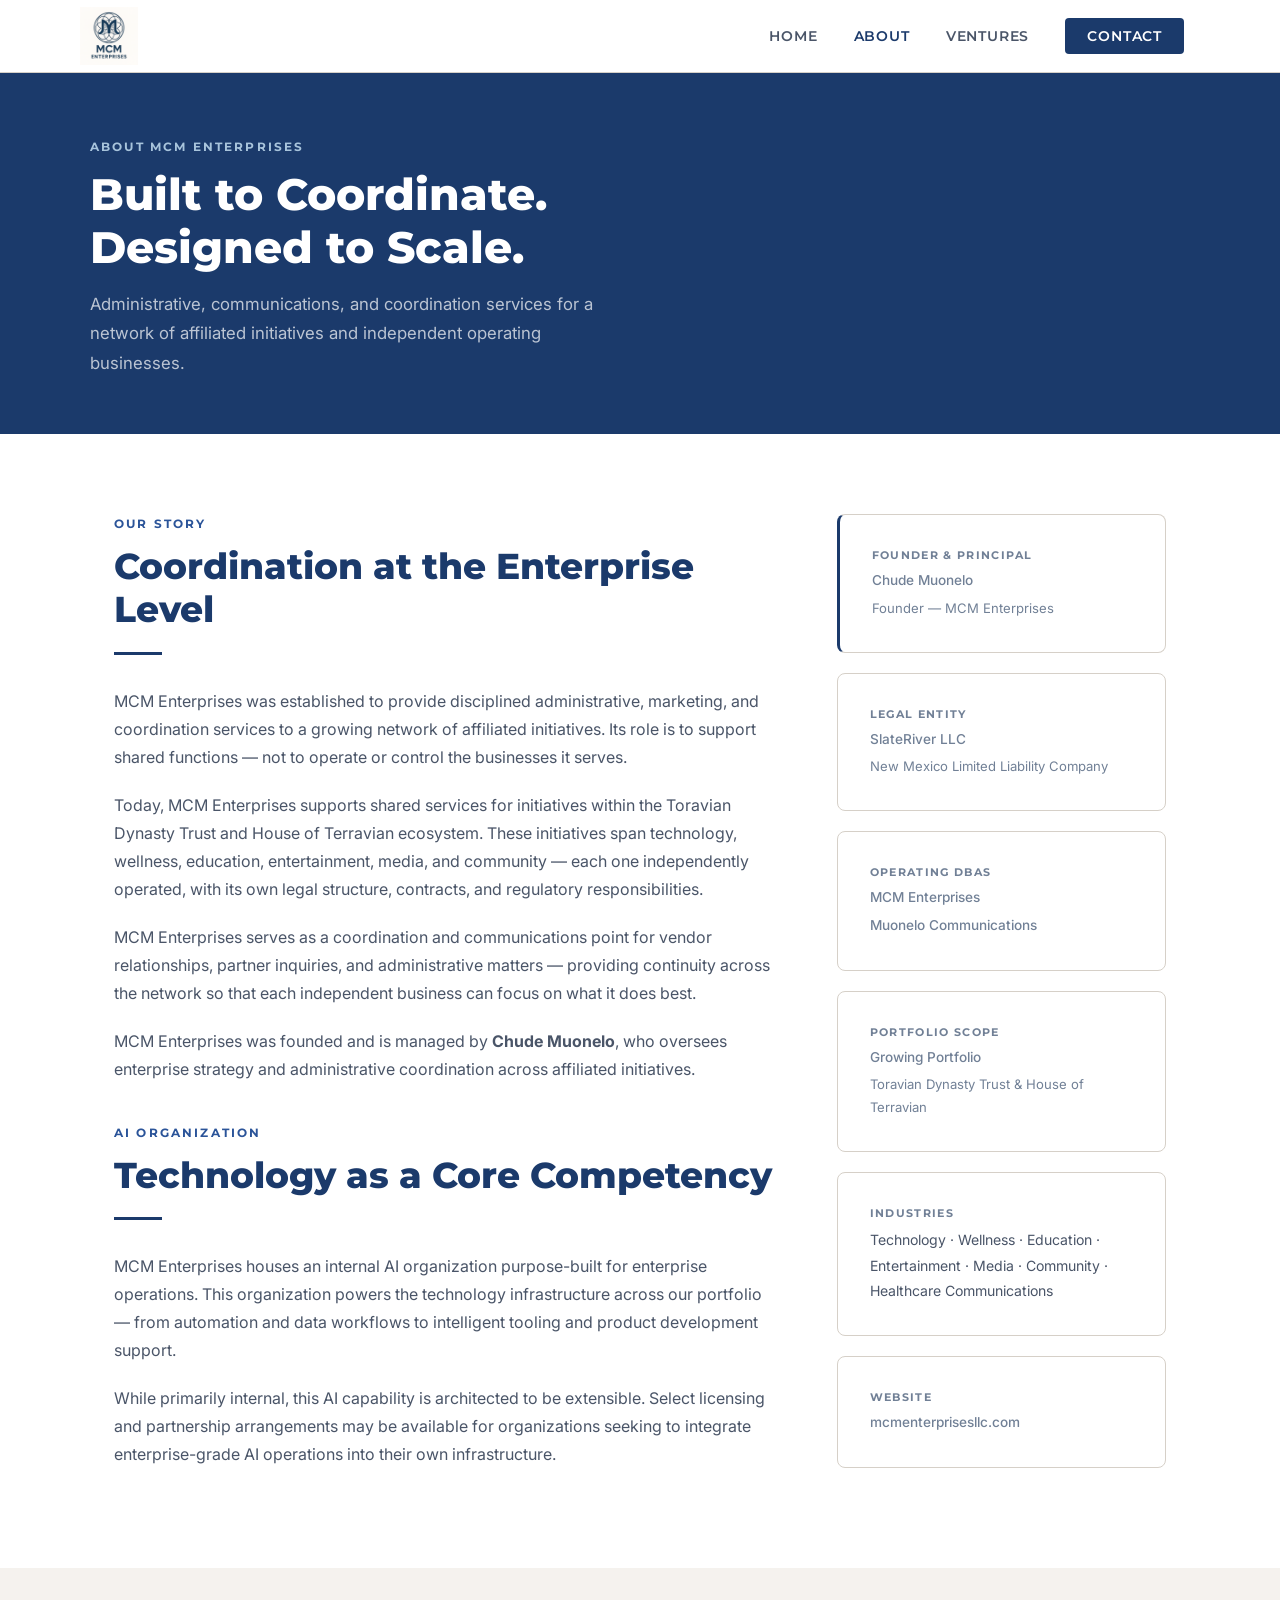
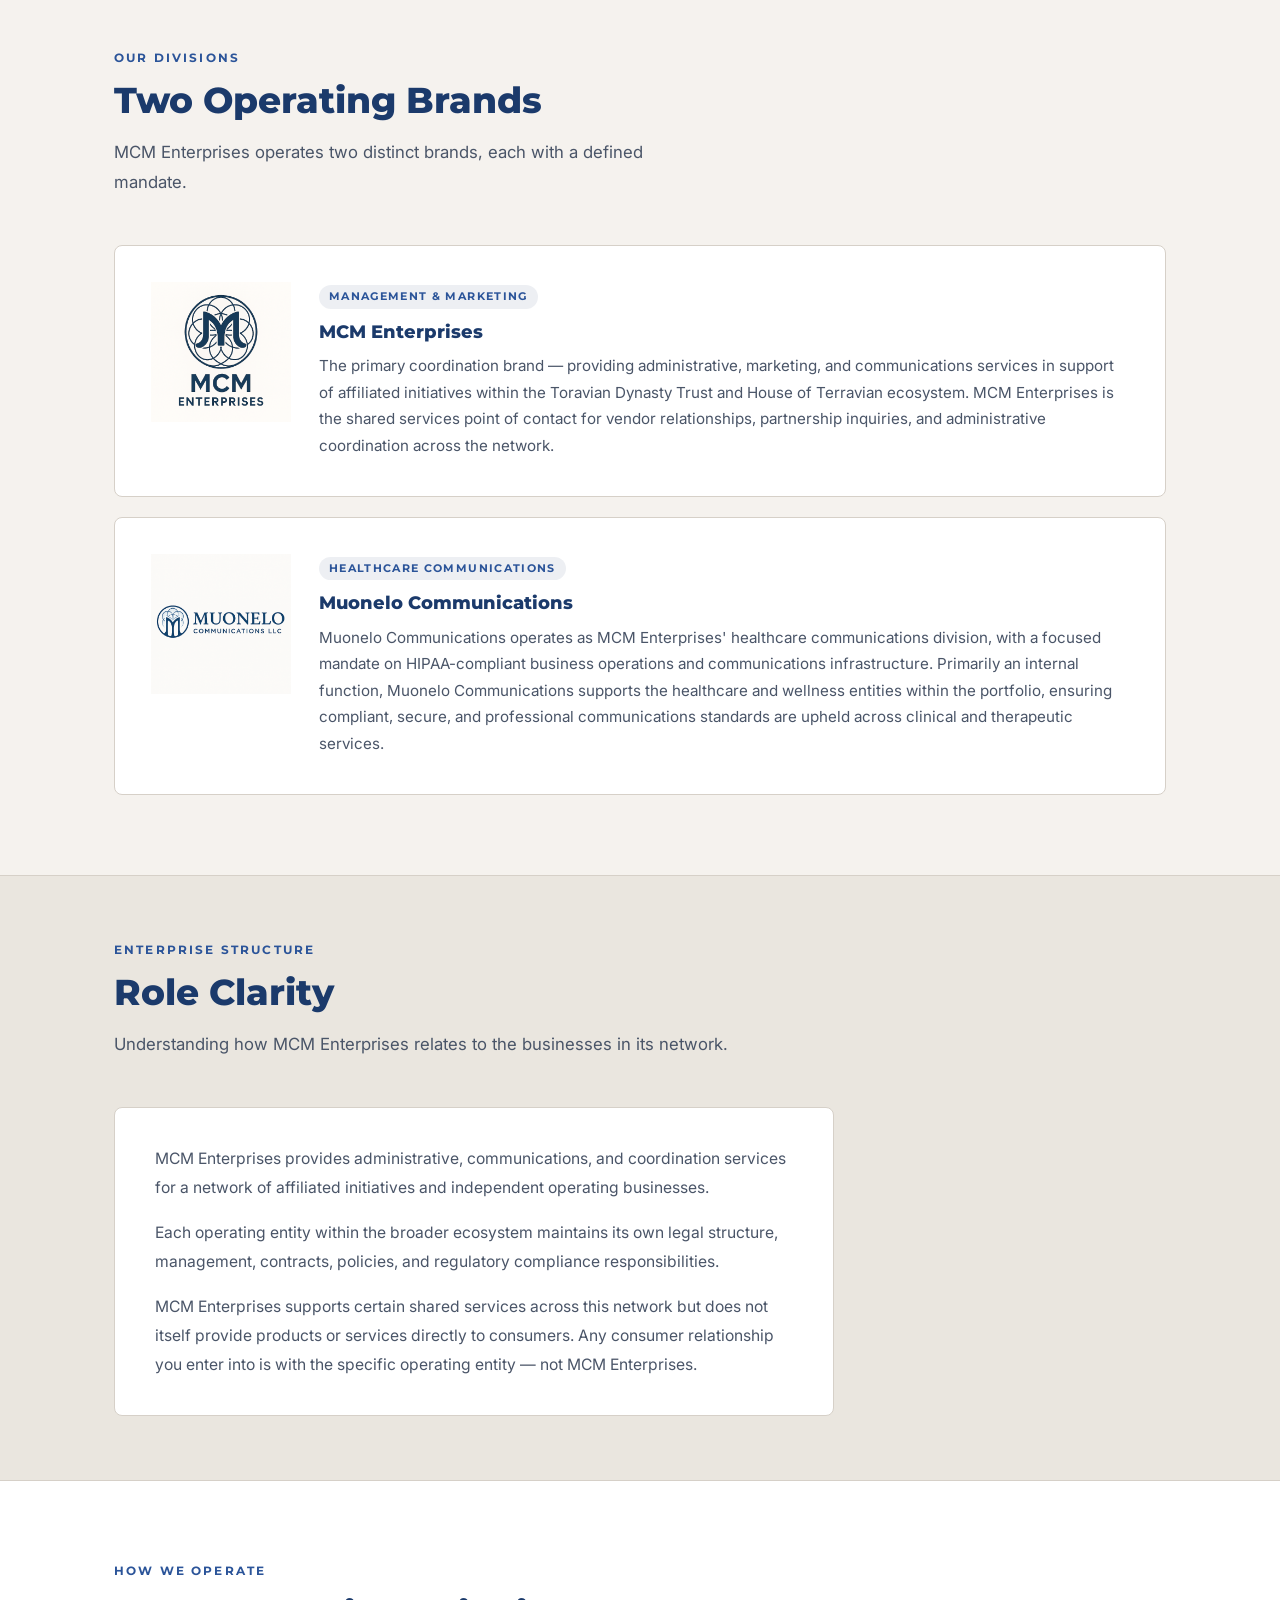
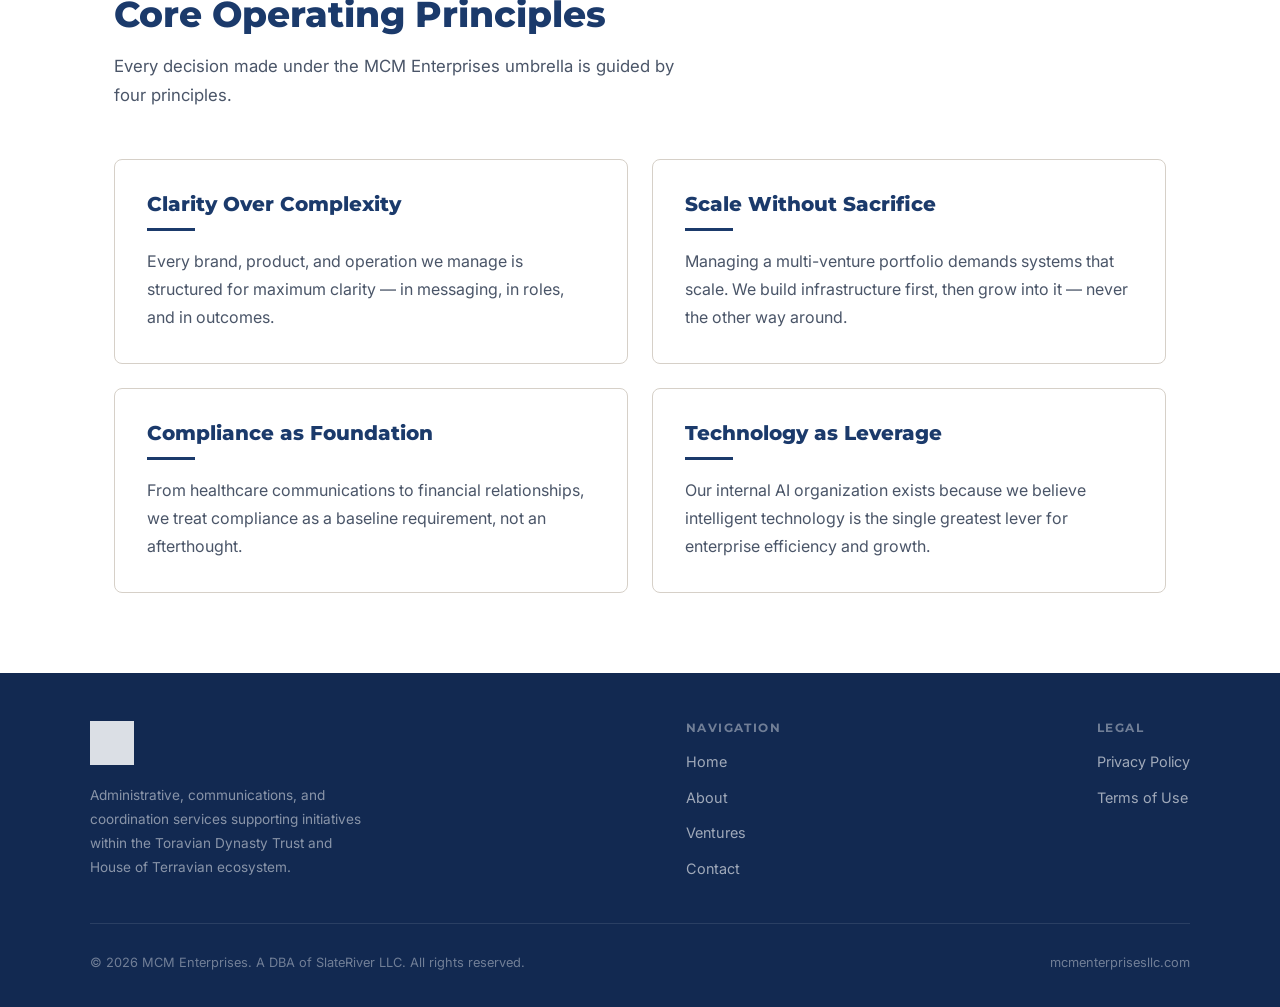
==== about.html @ 8c0f85c0 "Add responsible party disclosure: Chude Muonelo, Founder — body copy and sidebar card" ====
<!DOCTYPE html>
<html lang="en">
<head>
  <meta charset="UTF-8" />
  <meta name="viewport" content="width=device-width, initial-scale=1.0" />
  <title>About — MCM Enterprises</title>
  <meta name="description" content="MCM Enterprises provides administrative, communications, and coordination services for a network of affiliated initiatives within the Toravian Dynasty Trust and House of Terravian ecosystem." />
  <link rel="icon" type="image/png" href="assets/mcm-logo.png" />
  <link rel="stylesheet" href="style.css" />
  <style>
    .about-body { background: var(--white); }
    .about-inner {
      max-width: 1100px;
      margin: 0 auto;
      padding: 80px 24px;
      display: grid;
      grid-template-columns: 2fr 1fr;
      gap: 64px;
      align-items: start;
    }
    .about-content h2 { margin-bottom: 16px; }
    .about-content p { margin-bottom: 20px; }
    .about-sidebar .card { margin-bottom: 20px; }
    .about-sidebar .card h3 { font-size: 0.9rem; margin-bottom: 8px; color: var(--navy); }
    .about-sidebar .card p { font-size: 0.85rem; color: var(--text-light); }
    .detail-label {
      font-family: 'Montserrat', sans-serif;
      font-weight: 700;
      font-size: 0.7rem;
      letter-spacing: 0.12em;
      text-transform: uppercase;
      color: var(--text-light);
      margin-bottom: 4px;
      display: block;
    }
    .detail-value {
      font-size: 0.9rem;
      color: var(--text-dark);
      font-weight: 500;
    }

    .divisions { background: var(--cream); }
    .division-card {
      background: var(--white);
      border: 1px solid var(--border);
      border-radius: 8px;
      padding: 36px;
      display: grid;
      grid-template-columns: auto 1fr;
      gap: 28px;
      align-items: start;
    }
    .division-card + .division-card { margin-top: 20px; }
    .division-logo img {
      width: 140px;
      height: auto;
    }
    .division-body h3 { font-size: 1.15rem; margin-bottom: 10px; }
    .division-body p { font-size: 0.95rem; margin-bottom: 0; }
    .division-badge {
      font-family: 'Montserrat', sans-serif;
      font-weight: 700;
      font-size: 0.7rem;
      letter-spacing: 0.12em;
      text-transform: uppercase;
      color: var(--navy-light);
      background: rgba(27,58,107,0.08);
      padding: 3px 10px;
      border-radius: 100px;
      display: inline-block;
      margin-bottom: 12px;
    }

    .values { background: var(--white); }

    @media (max-width: 768px) {
      .about-inner { grid-template-columns: 1fr; gap: 40px; }
      .division-card { grid-template-columns: 1fr; }
      .division-logo img { width: 100px; }
    }
  </style>
</head>
<body>

  <!-- ── Navigation ── -->
  <nav>
    <div class="nav-inner">
      <a href="index.html" class="nav-logo">
        <img src="assets/mcm-logo.png" alt="MCM Enterprises" />
      </a>
      <ul class="nav-links" id="nav-links">
        <li><a href="index.html">Home</a></li>
        <li><a href="about.html">About</a></li>
        <li><a href="ventures.html">Ventures</a></li>
        <li><a href="contact.html" class="nav-cta">Contact</a></li>
      </ul>
      <button class="nav-hamburger" id="hamburger" aria-label="Open menu" aria-expanded="false">
        <span></span><span></span><span></span>
      </button>
    </div>
  </nav>

  <!-- ── Page Hero ── -->
  <div class="page-hero">
    <div class="page-hero-inner">
      <span>About MCM Enterprises</span>
      <h1>Built to Coordinate. Designed to Scale.</h1>
      <p>Administrative, communications, and coordination services for a network of affiliated initiatives and independent operating businesses.</p>
    </div>
  </div>

  <!-- ── About Body ── -->
  <div class="about-body">
    <div class="about-inner">

      <div class="about-content">
        <span class="section-label">Our Story</span>
        <h2>Coordination at the Enterprise Level</h2>
        <div class="divider"></div>

        <p>MCM Enterprises was established to provide disciplined administrative, marketing, and coordination services to a growing network of affiliated initiatives. Its role is to support shared functions — not to operate or control the businesses it serves.</p>

        <p>Today, MCM Enterprises supports shared services for initiatives within the Toravian Dynasty Trust and House of Terravian ecosystem. These initiatives span technology, wellness, education, entertainment, media, and community — each one independently operated, with its own legal structure, contracts, and regulatory responsibilities.</p>

        <p>MCM Enterprises serves as a coordination and communications point for vendor relationships, partner inquiries, and administrative matters — providing continuity across the network so that each independent business can focus on what it does best.</p>

        <p>MCM Enterprises was founded and is managed by <strong>Chude Muonelo</strong>, who oversees enterprise strategy and administrative coordination across affiliated initiatives.</p>

        <span class="section-label" style="margin-top: 40px;">AI Organization</span>
        <h2>Technology as a Core Competency</h2>
        <div class="divider"></div>

        <p>MCM Enterprises houses an internal AI organization purpose-built for enterprise operations. This organization powers the technology infrastructure across our portfolio — from automation and data workflows to intelligent tooling and product development support.</p>

        <p>While primarily internal, this AI capability is architected to be extensible. Select licensing and partnership arrangements may be available for organizations seeking to integrate enterprise-grade AI operations into their own infrastructure.</p>
      </div>

      <div class="about-sidebar">
        <div class="card" style="border-left: 3px solid var(--navy);">
          <span class="detail-label">Founder &amp; Principal</span>
          <p class="detail-value">Chude Muonelo</p>
          <p style="font-size:0.82rem; color: var(--text-light); margin-top: 4px;">Founder — MCM Enterprises</p>
        </div>
        <div class="card">
          <span class="detail-label">Legal Entity</span>
          <p class="detail-value">SlateRiver LLC</p>
          <p style="font-size:0.82rem; color: var(--text-light); margin-top: 4px;">New Mexico Limited Liability Company</p>
        </div>
        <div class="card">
          <span class="detail-label">Operating DBAs</span>
          <p class="detail-value">MCM Enterprises</p>
          <p class="detail-value" style="margin-top: 4px;">Muonelo Communications</p>
        </div>
        <div class="card">
          <span class="detail-label">Portfolio Scope</span>
          <p class="detail-value">Growing Portfolio</p>
          <p style="font-size:0.82rem; color: var(--text-light); margin-top: 4px;">Toravian Dynasty Trust &amp; House of Terravian</p>
        </div>
        <div class="card">
          <span class="detail-label">Industries</span>
          <p style="font-size:0.88rem; color: var(--text-mid); margin-top: 4px; line-height: 1.8;">Technology · Wellness · Education · Entertainment · Media · Community · Healthcare Communications</p>
        </div>
        <div class="card">
          <span class="detail-label">Website</span>
          <p class="detail-value">mcmenterprisesllc.com</p>
        </div>
      </div>

    </div>
  </div>

  <!-- ── Divisions ── -->
  <section class="divisions">
    <div class="container">
      <span class="section-label">Our Divisions</span>
      <h2 class="section-title">Two Operating Brands</h2>
      <p class="section-sub">MCM Enterprises operates two distinct brands, each with a defined mandate.</p>

      <div class="division-card">
        <div class="division-logo">
          <img src="assets/mcm-logo.png" alt="MCM Enterprises" />
        </div>
        <div class="division-body">
          <span class="division-badge">Management & Marketing</span>
          <h3>MCM Enterprises</h3>
          <p>The primary coordination brand — providing administrative, marketing, and communications services in support of affiliated initiatives within the Toravian Dynasty Trust and House of Terravian ecosystem. MCM Enterprises is the shared services point of contact for vendor relationships, partnership inquiries, and administrative coordination across the network.</p>
        </div>
      </div>

      <div class="division-card">
        <div class="division-logo">
          <img src="assets/muonelo-logo.png" alt="Muonelo Communications" />
        </div>
        <div class="division-body">
          <span class="division-badge">Healthcare Communications</span>
          <h3>Muonelo Communications</h3>
          <p>Muonelo Communications operates as MCM Enterprises' healthcare communications division, with a focused mandate on HIPAA-compliant business operations and communications infrastructure. Primarily an internal function, Muonelo Communications supports the healthcare and wellness entities within the portfolio, ensuring compliant, secure, and professional communications standards are upheld across clinical and therapeutic services.</p>
        </div>
      </div>

    </div>
  </section>

  <!-- ── Enterprise Structure ── -->
  <section style="background: var(--cream-dark); border-top: 1px solid var(--border); border-bottom: 1px solid var(--border); padding: 64px 0;">
    <div class="container">
      <span class="section-label">Enterprise Structure</span>
      <h2 class="section-title">Role Clarity</h2>
      <p class="section-sub" style="max-width: 680px;">Understanding how MCM Enterprises relates to the businesses in its network.</p>
      <div style="background: var(--white); border: 1px solid var(--border); border-radius: 8px; padding: 36px 40px; max-width: 720px;">
        <p style="font-size: 0.98rem; color: var(--text-mid); margin-bottom: 16px; line-height: 1.85;">MCM Enterprises provides administrative, communications, and coordination services for a network of affiliated initiatives and independent operating businesses.</p>
        <p style="font-size: 0.98rem; color: var(--text-mid); margin-bottom: 16px; line-height: 1.85;">Each operating entity within the broader ecosystem maintains its own legal structure, management, contracts, policies, and regulatory compliance responsibilities.</p>
        <p style="font-size: 0.98rem; color: var(--text-mid); margin-bottom: 0; line-height: 1.85;">MCM Enterprises supports certain shared services across this network but does not itself provide products or services directly to consumers. Any consumer relationship you enter into is with the specific operating entity — not MCM Enterprises.</p>
      </div>
    </div>
  </section>

  <!-- ── Values ── -->
  <section class="values">
    <div class="container">
      <span class="section-label">How We Operate</span>
      <h2 class="section-title">Core Operating Principles</h2>
      <p class="section-sub">Every decision made under the MCM Enterprises umbrella is guided by four principles.</p>
      <div class="grid-3" style="grid-template-columns: repeat(2, 1fr);">

        <div class="card">
          <h3>Clarity Over Complexity</h3>
          <div class="divider" style="margin: 12px 0 16px;"></div>
          <p>Every brand, product, and operation we manage is structured for maximum clarity — in messaging, in roles, and in outcomes.</p>
        </div>

        <div class="card">
          <h3>Scale Without Sacrifice</h3>
          <div class="divider" style="margin: 12px 0 16px;"></div>
          <p>Managing a multi-venture portfolio demands systems that scale. We build infrastructure first, then grow into it — never the other way around.</p>
        </div>

        <div class="card">
          <h3>Compliance as Foundation</h3>
          <div class="divider" style="margin: 12px 0 16px;"></div>
          <p>From healthcare communications to financial relationships, we treat compliance as a baseline requirement, not an afterthought.</p>
        </div>

        <div class="card">
          <h3>Technology as Leverage</h3>
          <div class="divider" style="margin: 12px 0 16px;"></div>
          <p>Our internal AI organization exists because we believe intelligent technology is the single greatest lever for enterprise efficiency and growth.</p>
        </div>

      </div>
    </div>
  </section>

  <!-- ── Footer ── -->
  <footer>
    <div class="footer-inner">
      <div class="footer-top">
        <div class="footer-brand">
          <img src="assets/mcm-logo.png" alt="MCM Enterprises" />
          <p>Administrative, communications, and coordination services supporting initiatives within the Toravian Dynasty Trust and House of Terravian ecosystem.</p>
        </div>
        <div class="footer-nav">
          <h4>Navigation</h4>
          <ul>
            <li><a href="index.html">Home</a></li>
            <li><a href="about.html">About</a></li>
            <li><a href="ventures.html">Ventures</a></li>
            <li><a href="contact.html">Contact</a></li>
          </ul>
        </div>
        <div class="footer-nav">
          <h4>Legal</h4>
          <ul>
            <li><a href="privacy.html">Privacy Policy</a></li>
            <li><a href="terms.html">Terms of Use</a></li>
          </ul>
        </div>
      </div>
      <div class="footer-bottom">
        <p>&copy; 2026 MCM Enterprises. A DBA of SlateRiver LLC. All rights reserved.</p>
        <p>mcmenterprisesllc.com</p>
      </div>
    </div>
  </footer>

  <script src="script.js"></script>
</body>
</html>
---- style.css ----
/* ============================================
   MCM Enterprises — Global Styles
   ============================================ */

@import url('https://fonts.googleapis.com/css2?family=Montserrat:wght@400;600;700;800;900&family=Inter:wght@300;400;500;600&display=swap');

:root {
  --navy:       #1B3A6B;
  --navy-dark:  #122951;
  --navy-light: #2B5499;
  --cream:      #F5F2EE;
  --cream-dark: #EAE6DF;
  --blue-accent:#A8C4DC;
  --white:      #FFFFFF;
  --text-dark:  #1A1A2E;
  --text-mid:   #4A5568;
  --text-light: #718096;
  --border:     #D6D0C8;
}

*, *::before, *::after { box-sizing: border-box; margin: 0; padding: 0; }

html { scroll-behavior: smooth; }

body {
  font-family: 'Inter', sans-serif;
  background: var(--cream);
  color: var(--text-dark);
  line-height: 1.6;
  font-size: 16px;
}

/* ── Typography ── */
h1, h2, h3, h4 {
  font-family: 'Montserrat', sans-serif;
  font-weight: 800;
  color: var(--navy);
  line-height: 1.2;
}

h1 { font-size: clamp(2rem, 5vw, 3.5rem); }
h2 { font-size: clamp(1.5rem, 3.5vw, 2.25rem); }
h3 { font-size: 1.25rem; }

p { color: var(--text-mid); line-height: 1.75; }

a { text-decoration: none; color: inherit; }

/* ── Layout ── */
.container {
  max-width: 1100px;
  margin: 0 auto;
  padding: 0 24px;
}

section { padding: 80px 0; }

.section-label {
  font-family: 'Montserrat', sans-serif;
  font-weight: 700;
  font-size: 0.75rem;
  letter-spacing: 0.18em;
  text-transform: uppercase;
  color: var(--navy-light);
  margin-bottom: 12px;
  display: block;
}

.section-title { margin-bottom: 16px; }

.section-sub {
  font-size: 1.05rem;
  color: var(--text-mid);
  max-width: 560px;
  margin-bottom: 48px;
}

/* ── Nav ── */
nav {
  position: sticky;
  top: 0;
  z-index: 100;
  background: var(--white);
  border-bottom: 1px solid var(--border);
  padding: 0 12px 0 0;
}

.nav-inner {
  max-width: 1100px;
  margin: 0 auto;
  display: flex;
  align-items: center;
  justify-content: space-between;
  height: 72px;
}

.nav-logo {
  padding-left: 0;
  margin-left: -4px;
}

.nav-logo img {
  height: 58px;
  width: auto;
  display: block;
}

.nav-links {
  display: flex;
  align-items: center;
  gap: 36px;
  list-style: none;
}

.nav-links a {
  font-family: 'Montserrat', sans-serif;
  font-weight: 600;
  font-size: 0.85rem;
  letter-spacing: 0.06em;
  text-transform: uppercase;
  color: var(--text-mid);
  transition: color 0.2s;
}

.nav-links a:hover,
.nav-links a.active { color: var(--navy); }

.nav-cta {
  background: var(--navy);
  color: var(--white) !important;
  padding: 10px 22px;
  border-radius: 4px;
  transition: background 0.2s !important;
}

.nav-cta:hover { background: var(--navy-dark) !important; }

.nav-hamburger {
  display: none;
  flex-direction: column;
  gap: 5px;
  cursor: pointer;
  background: none;
  border: none;
  padding: 4px;
}

.nav-hamburger span {
  display: block;
  width: 24px;
  height: 2px;
  background: var(--navy);
  border-radius: 2px;
  transition: all 0.3s;
}

/* ── Buttons ── */
.btn {
  display: inline-block;
  font-family: 'Montserrat', sans-serif;
  font-weight: 700;
  font-size: 0.85rem;
  letter-spacing: 0.06em;
  text-transform: uppercase;
  padding: 14px 32px;
  border-radius: 4px;
  transition: all 0.2s;
  cursor: pointer;
  border: none;
}

.btn-primary {
  background: var(--navy);
  color: var(--white);
}

.btn-primary:hover { background: var(--navy-dark); }

.btn-outline {
  background: transparent;
  color: var(--navy);
  border: 2px solid var(--navy);
}

.btn-outline:hover {
  background: var(--navy);
  color: var(--white);
}

/* ── Hero ── */
.hero {
  background: var(--navy);
  color: var(--white);
  padding: 100px 24px 80px;
  position: relative;
  overflow: hidden;
}

.hero::before {
  content: '';
  position: absolute;
  top: -80px;
  right: -80px;
  width: 500px;
  height: 500px;
  border: 1px solid rgba(255,255,255,0.06);
  border-radius: 50%;
}

.hero::after {
  content: '';
  position: absolute;
  top: 40px;
  right: 40px;
  width: 300px;
  height: 300px;
  border: 1px solid rgba(255,255,255,0.06);
  border-radius: 50%;
}

.hero-inner {
  max-width: 1100px;
  margin: 0 auto;
  position: relative;
  z-index: 1;
}

.hero-eyebrow {
  font-family: 'Montserrat', sans-serif;
  font-weight: 700;
  font-size: 0.75rem;
  letter-spacing: 0.2em;
  text-transform: uppercase;
  color: var(--blue-accent);
  margin-bottom: 20px;
  display: block;
}

.hero h1 {
  color: var(--white);
  max-width: 700px;
  margin-bottom: 24px;
}

.hero p {
  color: rgba(255,255,255,0.72);
  font-size: 1.1rem;
  max-width: 540px;
  margin-bottom: 40px;
}

.hero-actions { display: flex; gap: 16px; flex-wrap: wrap; }

.btn-hero-primary {
  background: var(--white);
  color: var(--navy);
  font-family: 'Montserrat', sans-serif;
  font-weight: 700;
  font-size: 0.85rem;
  letter-spacing: 0.06em;
  text-transform: uppercase;
  padding: 14px 32px;
  border-radius: 4px;
  transition: all 0.2s;
  display: inline-block;
  border: none;
  cursor: pointer;
}

.btn-hero-primary:hover { background: var(--cream); }

.btn-hero-outline {
  background: transparent;
  color: var(--white);
  border: 2px solid rgba(255,255,255,0.4);
  font-family: 'Montserrat', sans-serif;
  font-weight: 700;
  font-size: 0.85rem;
  letter-spacing: 0.06em;
  text-transform: uppercase;
  padding: 14px 32px;
  border-radius: 4px;
  transition: all 0.2s;
  display: inline-block;
}

.btn-hero-outline:hover { border-color: var(--white); }

/* ── Divider ── */
.divider {
  width: 48px;
  height: 3px;
  background: var(--navy);
  margin: 20px 0 32px;
}

.divider-light {
  background: rgba(255,255,255,0.3);
}

/* ── Cards ── */
.card {
  background: var(--white);
  border: 1px solid var(--border);
  border-radius: 8px;
  padding: 32px;
  transition: box-shadow 0.2s, transform 0.2s;
}

.card:hover {
  box-shadow: 0 8px 32px rgba(27,58,107,0.10);
  transform: translateY(-2px);
}

/* ── Grid utilities ── */
.grid-3 {
  display: grid;
  grid-template-columns: repeat(3, 1fr);
  gap: 24px;
}

.grid-2 {
  display: grid;
  grid-template-columns: repeat(2, 1fr);
  gap: 32px;
}

/* ── Pillars ── */
.pillar-icon {
  width: 48px;
  height: 48px;
  background: var(--cream-dark);
  border-radius: 8px;
  display: flex;
  align-items: center;
  justify-content: center;
  margin-bottom: 20px;
}

.pillar-icon svg { width: 24px; height: 24px; stroke: var(--navy); fill: none; stroke-width: 2; }

/* ── Trust bar ── */
.trust-bar {
  background: var(--cream-dark);
  border-top: 1px solid var(--border);
  border-bottom: 1px solid var(--border);
  padding: 28px 24px;
}

.trust-bar-inner {
  max-width: 1100px;
  margin: 0 auto;
  display: flex;
  align-items: center;
  justify-content: center;
  gap: 48px;
  flex-wrap: wrap;
}

.trust-item {
  font-family: 'Montserrat', sans-serif;
  font-weight: 700;
  font-size: 0.78rem;
  letter-spacing: 0.1em;
  text-transform: uppercase;
  color: var(--navy);
  display: flex;
  align-items: center;
  gap: 8px;
}

.trust-item::before {
  content: '';
  width: 6px;
  height: 6px;
  border-radius: 50%;
  background: var(--blue-accent);
  flex-shrink: 0;
}

/* ── Page Hero (inner pages) ── */
.page-hero {
  background: var(--navy);
  padding: 64px 24px 56px;
}

.page-hero-inner {
  max-width: 1100px;
  margin: 0 auto;
}

.page-hero span {
  font-family: 'Montserrat', sans-serif;
  font-weight: 700;
  font-size: 0.75rem;
  letter-spacing: 0.18em;
  text-transform: uppercase;
  color: var(--blue-accent);
  display: block;
  margin-bottom: 12px;
}

.page-hero h1 {
  color: var(--white);
  font-size: clamp(1.75rem, 4vw, 2.75rem);
  max-width: 600px;
}

.page-hero p {
  color: rgba(255,255,255,0.7);
  font-size: 1.05rem;
  max-width: 520px;
  margin-top: 16px;
}

/* ── Forms ── */
.form-group { margin-bottom: 20px; }

.form-group label {
  display: block;
  font-family: 'Montserrat', sans-serif;
  font-weight: 600;
  font-size: 0.8rem;
  letter-spacing: 0.06em;
  text-transform: uppercase;
  color: var(--navy);
  margin-bottom: 8px;
}

.form-group input,
.form-group select,
.form-group textarea {
  width: 100%;
  padding: 12px 16px;
  border: 1.5px solid var(--border);
  border-radius: 4px;
  font-family: 'Inter', sans-serif;
  font-size: 0.95rem;
  color: var(--text-dark);
  background: var(--white);
  transition: border-color 0.2s;
  outline: none;
}

.form-group input:focus,
.form-group select:focus,
.form-group textarea:focus {
  border-color: var(--navy);
}

.form-group textarea { resize: vertical; min-height: 140px; }

/* ── Footer ── */
footer {
  background: var(--navy-dark);
  color: rgba(255,255,255,0.6);
  padding: 48px 24px 32px;
}

.footer-inner {
  max-width: 1100px;
  margin: 0 auto;
}

.footer-top {
  display: flex;
  align-items: flex-start;
  justify-content: space-between;
  gap: 32px;
  flex-wrap: wrap;
  padding-bottom: 32px;
  border-bottom: 1px solid rgba(255,255,255,0.1);
  margin-bottom: 28px;
}

.footer-brand img { height: 44px; width: auto; filter: brightness(0) invert(1); opacity: 0.85; }

.footer-brand p {
  color: rgba(255,255,255,0.5);
  font-size: 0.85rem;
  max-width: 280px;
  margin-top: 12px;
}

.footer-nav h4 {
  font-family: 'Montserrat', sans-serif;
  font-weight: 700;
  font-size: 0.75rem;
  letter-spacing: 0.12em;
  text-transform: uppercase;
  color: rgba(255,255,255,0.4);
  margin-bottom: 14px;
}

.footer-nav ul { list-style: none; }

.footer-nav ul li { margin-bottom: 10px; }

.footer-nav ul a {
  font-size: 0.9rem;
  color: rgba(255,255,255,0.6);
  transition: color 0.2s;
}

.footer-nav ul a:hover { color: var(--white); }

.footer-bottom {
  display: flex;
  align-items: center;
  justify-content: space-between;
  flex-wrap: wrap;
  gap: 12px;
}

.footer-bottom p {
  font-size: 0.8rem;
  color: rgba(255,255,255,0.4);
}

/* ── Responsive ── */
@media (max-width: 768px) {
  .nav-links { display: none; flex-direction: column; gap: 0; }
  .nav-links.open {
    display: flex;
    position: absolute;
    top: 72px;
    left: 0;
    right: 0;
    background: var(--white);
    border-bottom: 1px solid var(--border);
    padding: 16px 0;
  }
  .nav-links.open li { width: 100%; }
  .nav-links.open a { display: block; padding: 12px 24px; }
  .nav-cta { display: none !important; }
  .nav-hamburger { display: flex; }
  .grid-3 { grid-template-columns: 1fr; }
  .grid-2 { grid-template-columns: 1fr; }
  .footer-top { flex-direction: column; }
  .footer-bottom { flex-direction: column; text-align: center; }
  section { padding: 56px 0; }
}

@media (max-width: 480px) {
  .hero { padding: 72px 24px 60px; }
  .hero-actions { flex-direction: column; }
}
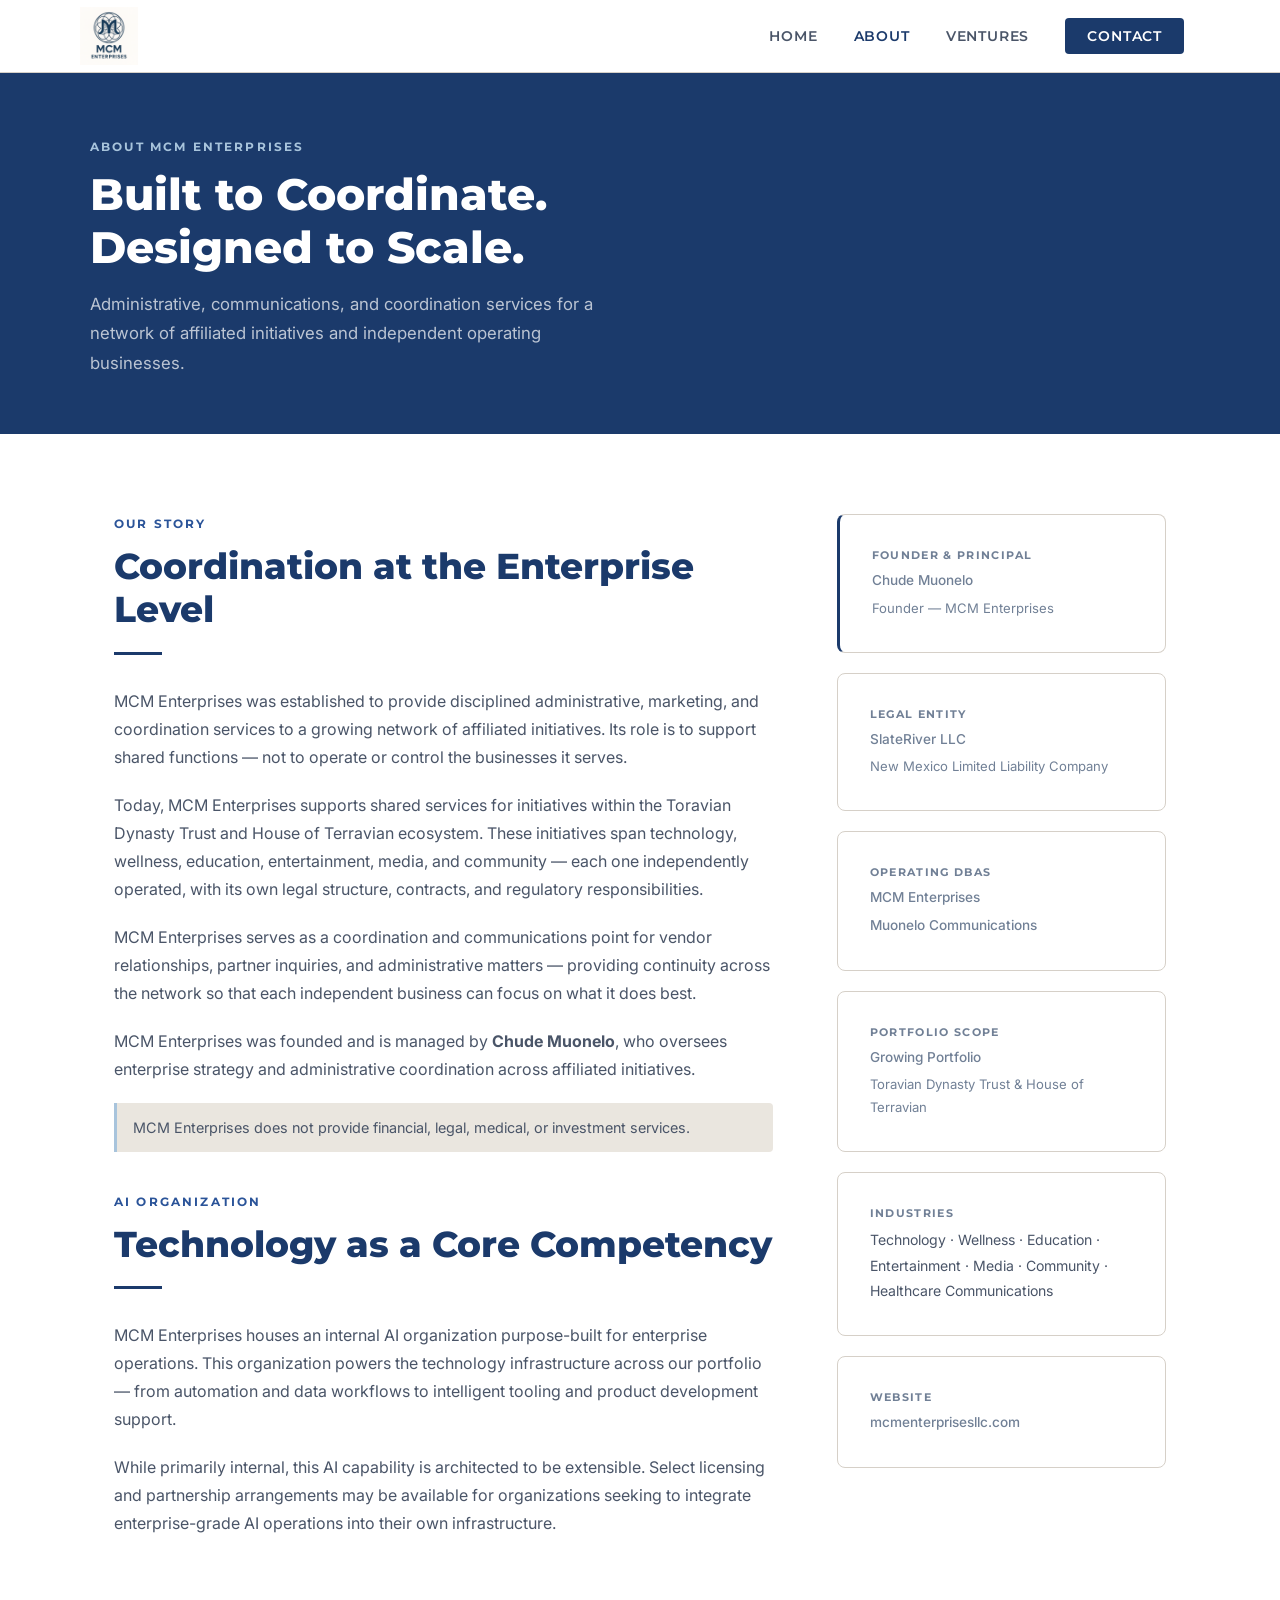
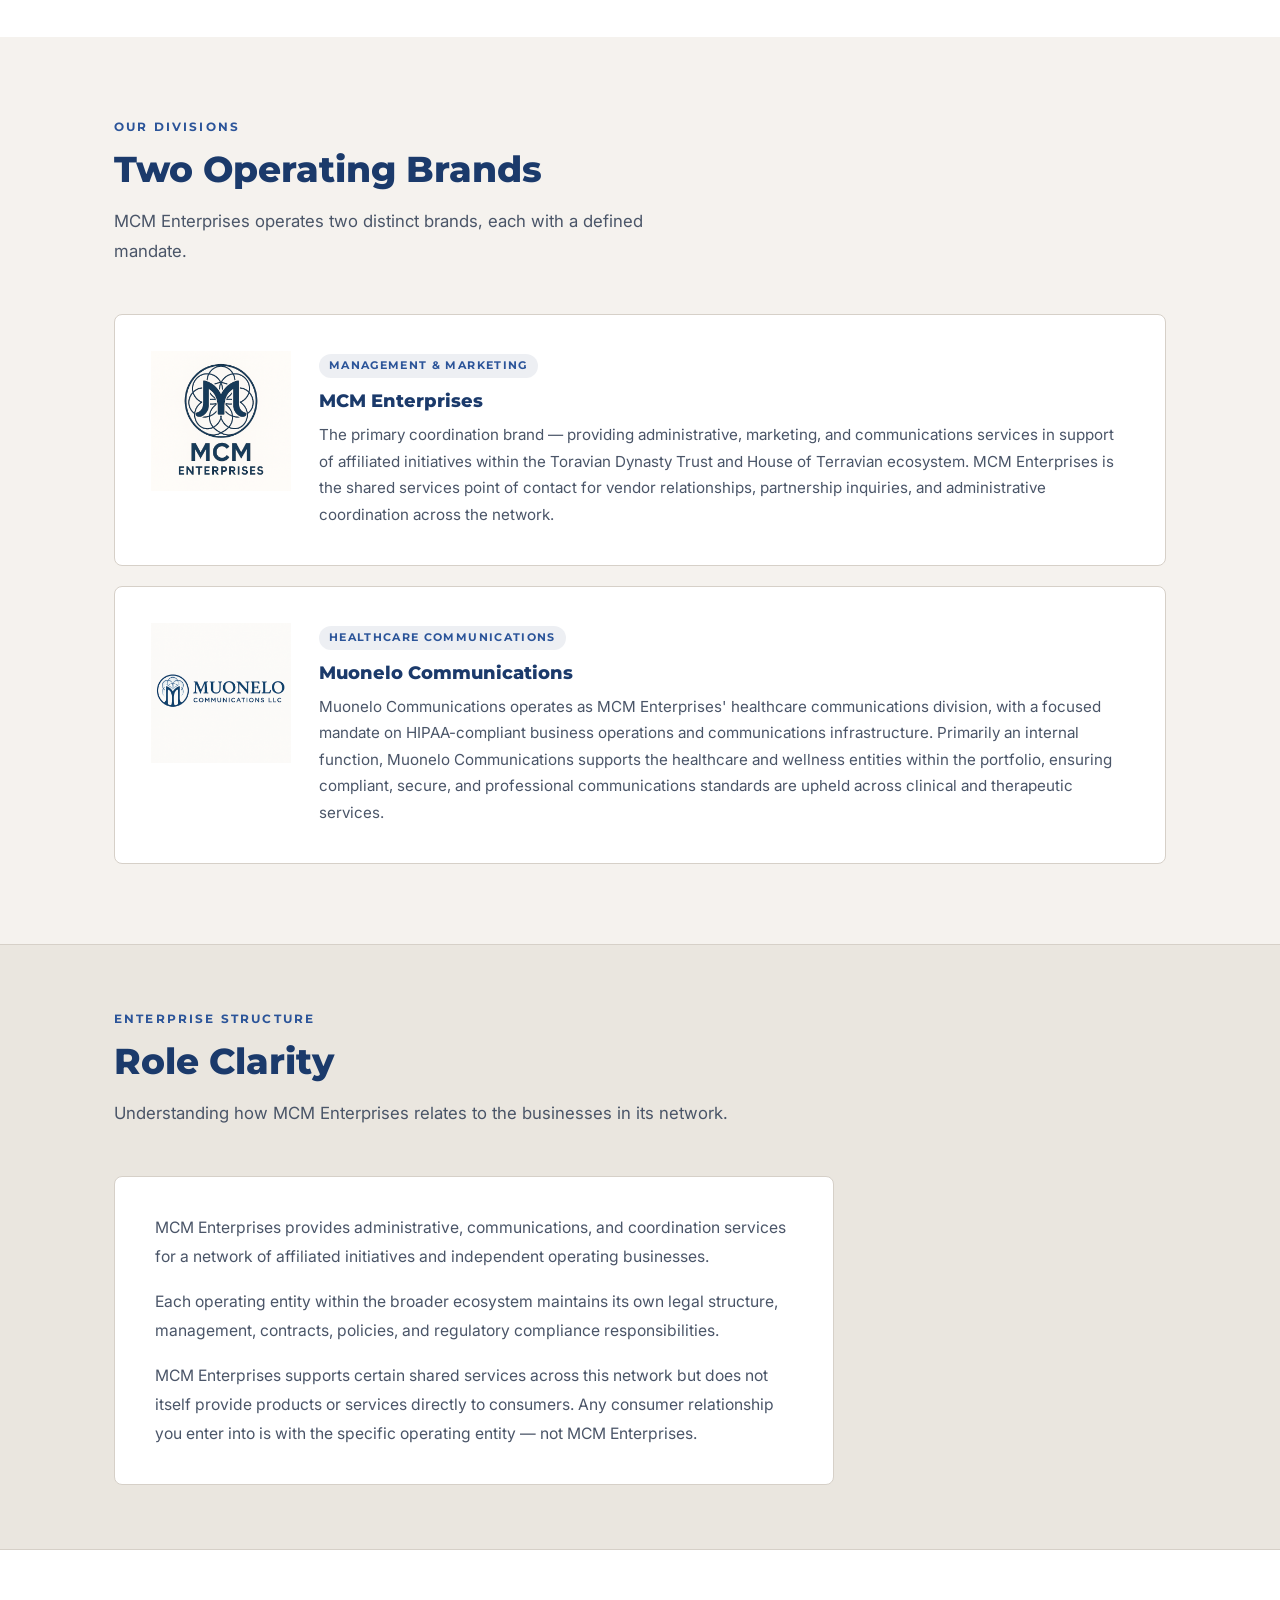
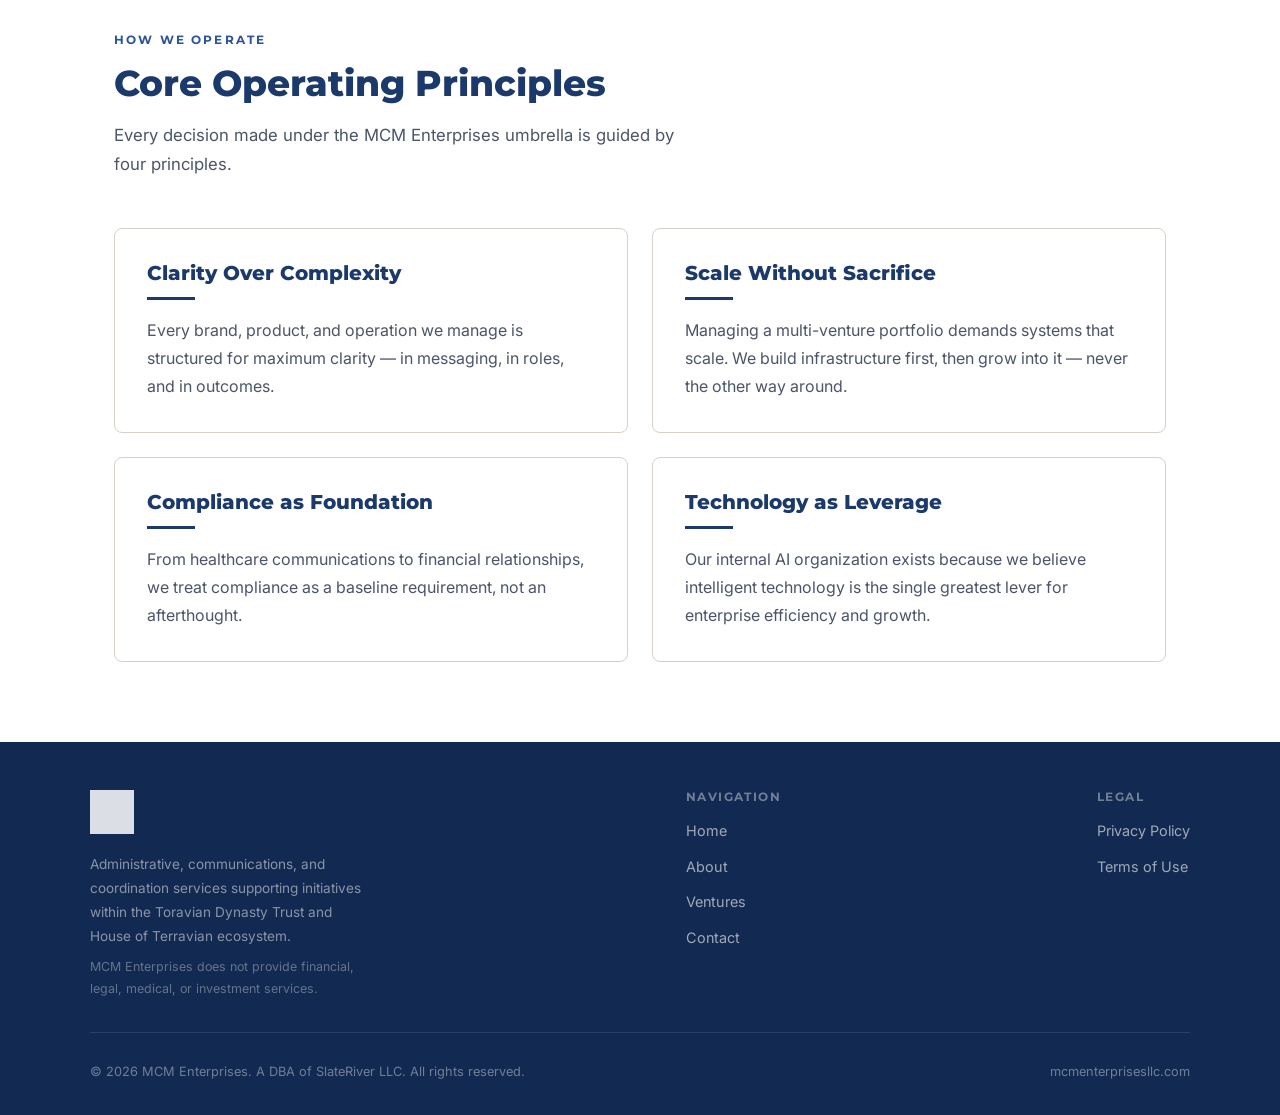
==== commit d2d9c0bb: "Add regulatory-comfort sentence to all page footers and About body" ====
--- a/about.html
+++ b/about.html
@@ -126,6 +126,8 @@
 
         <p>MCM Enterprises was founded and is managed by <strong>Chude Muonelo</strong>, who oversees enterprise strategy and administrative coordination across affiliated initiatives.</p>
 
+        <p style="background: var(--cream-dark); border-left: 3px solid var(--blue-accent); padding: 12px 16px; border-radius: 0 4px 4px 0; font-size: 0.9rem; color: var(--text-mid);">MCM Enterprises does not provide financial, legal, medical, or investment services.</p>
+
         <span class="section-label" style="margin-top: 40px;">AI Organization</span>
         <h2>Technology as a Core Competency</h2>
         <div class="divider"></div>
@@ -258,6 +260,7 @@
         <div class="footer-brand">
           <img src="assets/mcm-logo.png" alt="MCM Enterprises" />
           <p>Administrative, communications, and coordination services supporting initiatives within the Toravian Dynasty Trust and House of Terravian ecosystem.</p>
+          <p style="margin-top:8px; font-size:0.78rem; color:rgba(255,255,255,0.35);">MCM Enterprises does not provide financial, legal, medical, or investment services.</p>
         </div>
         <div class="footer-nav">
           <h4>Navigation</h4>
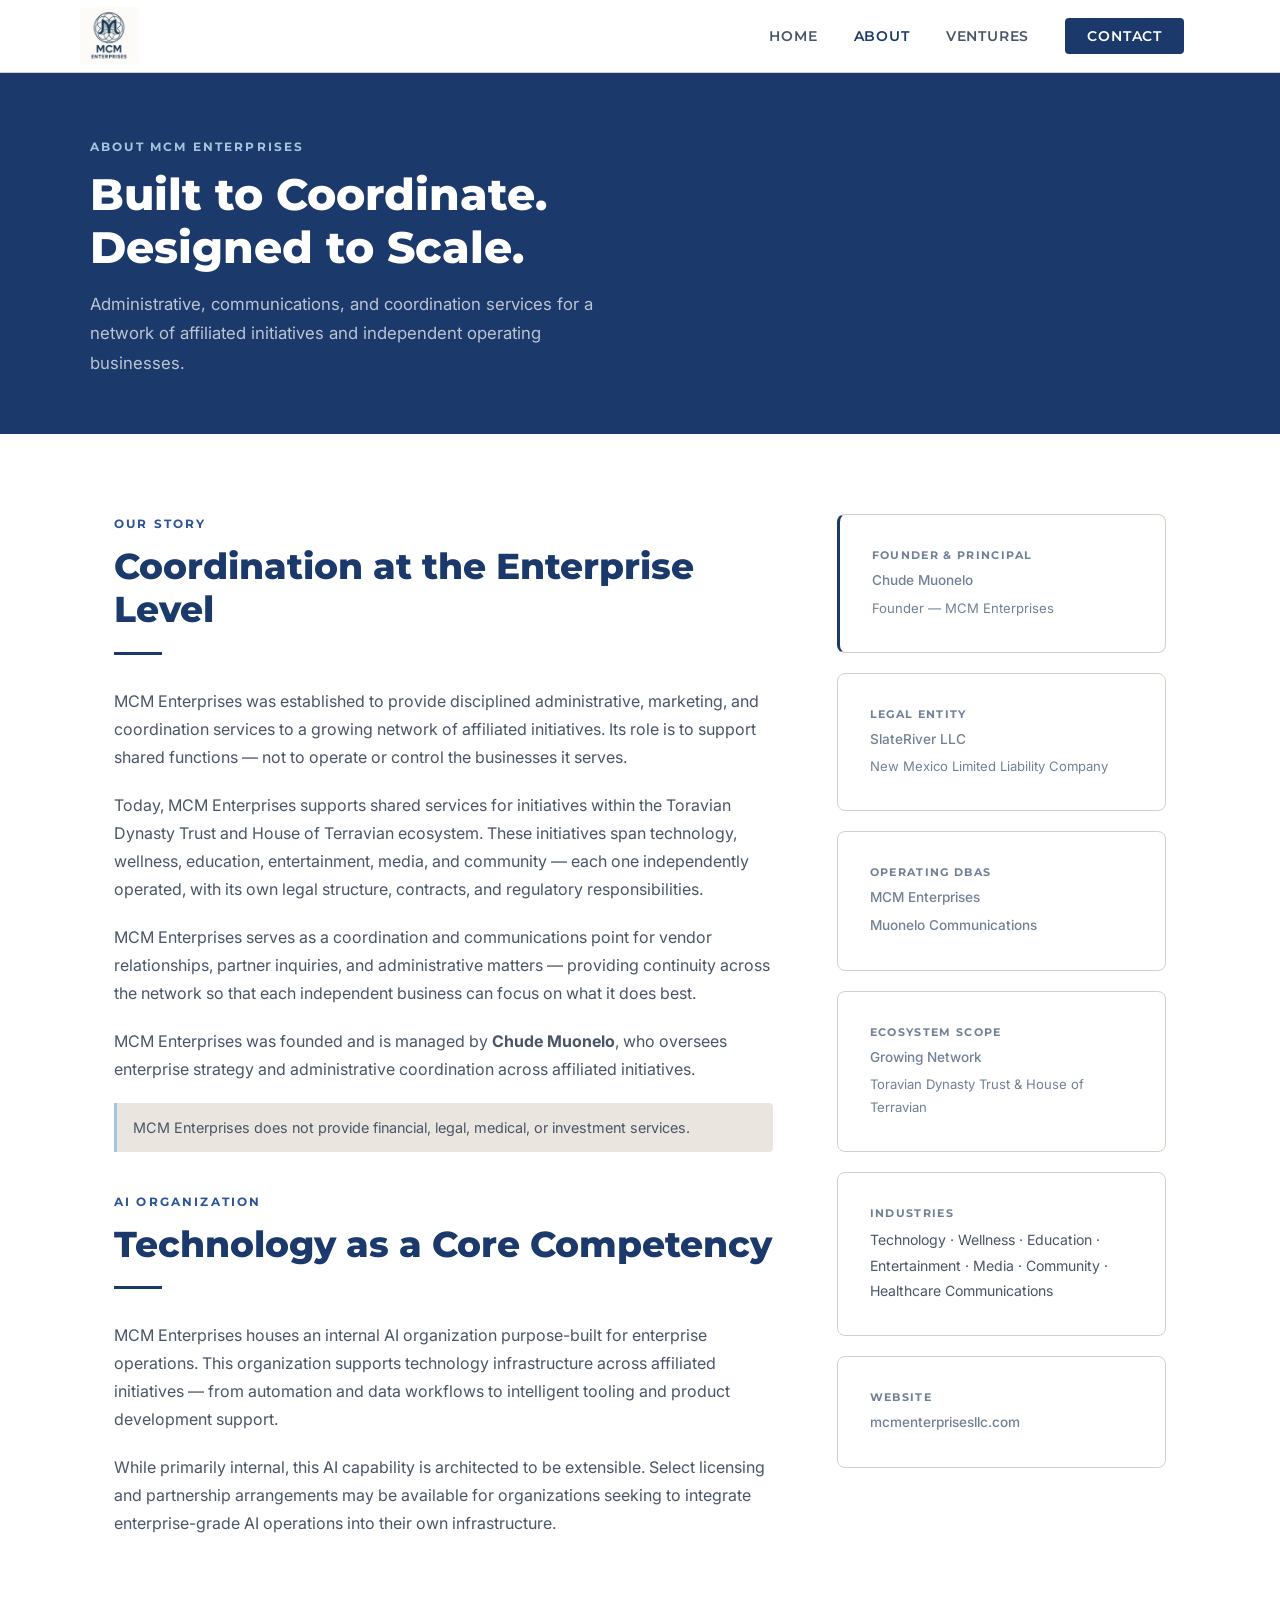
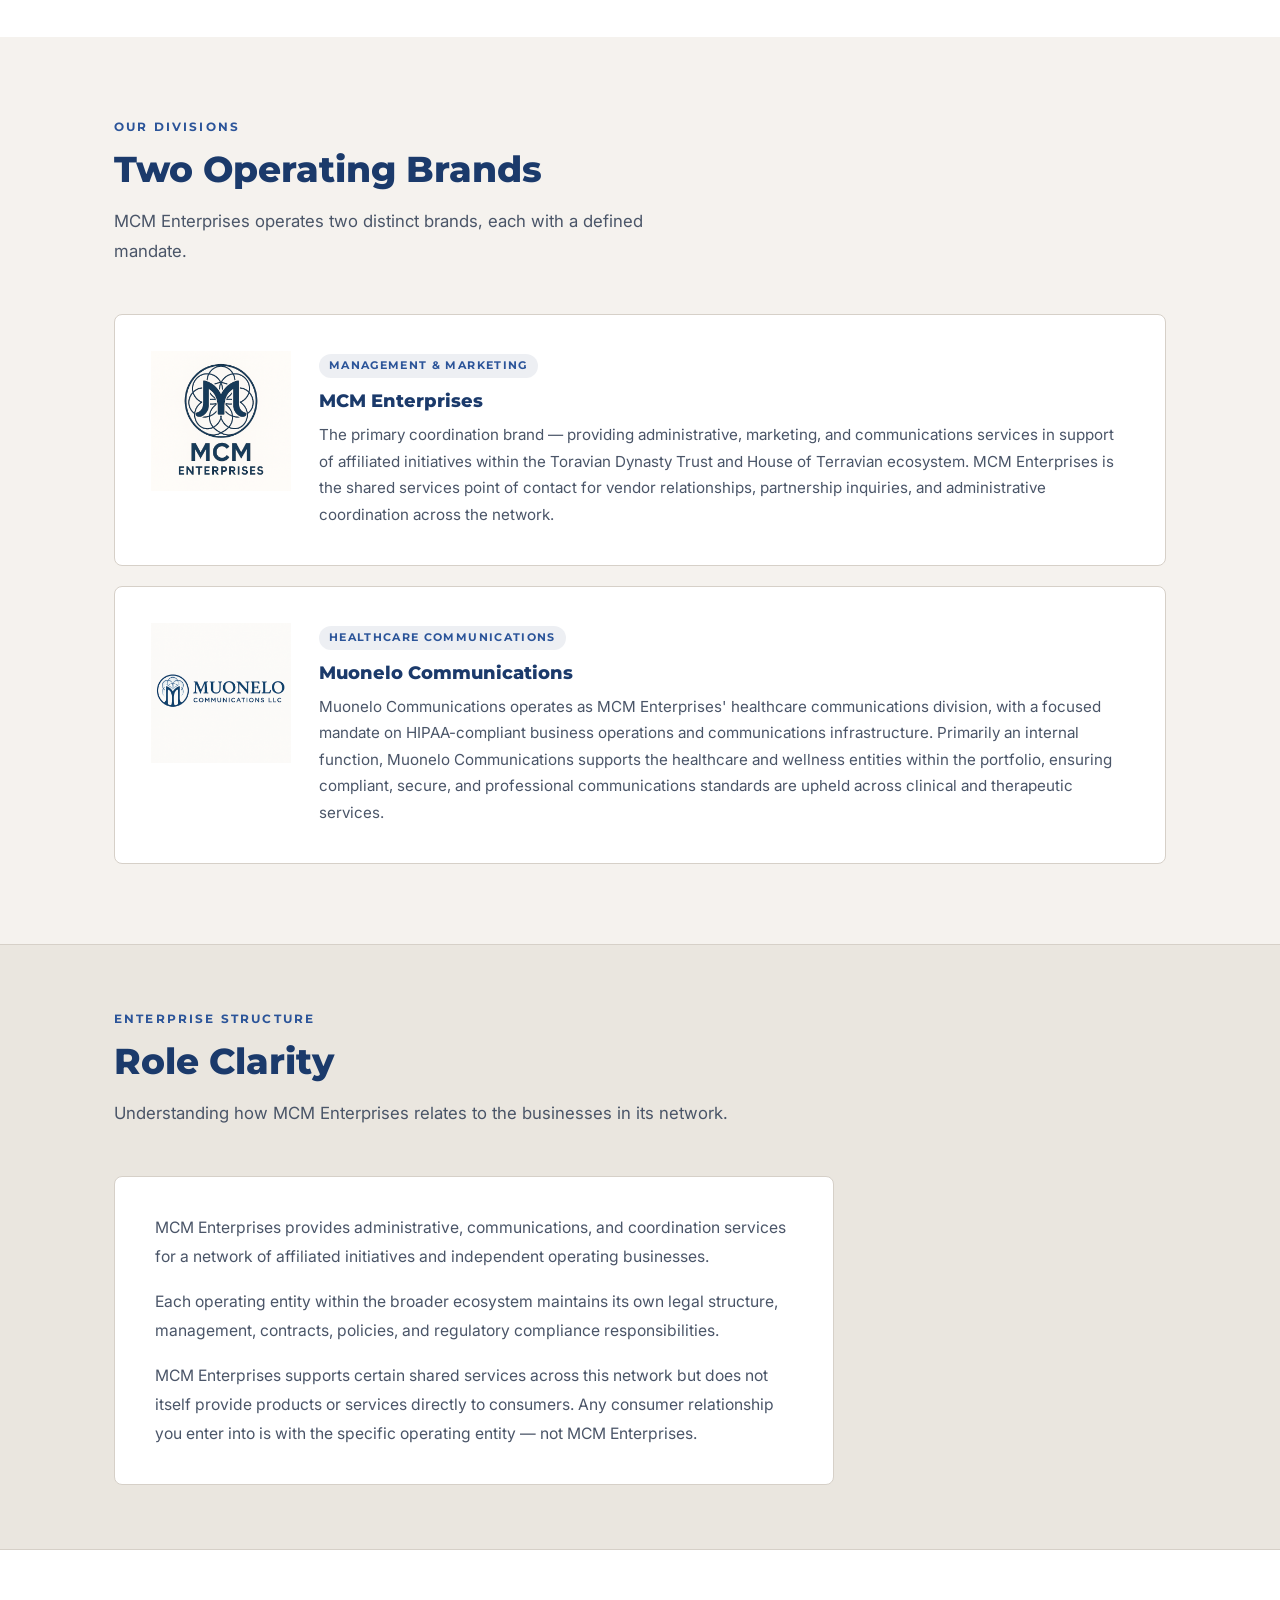
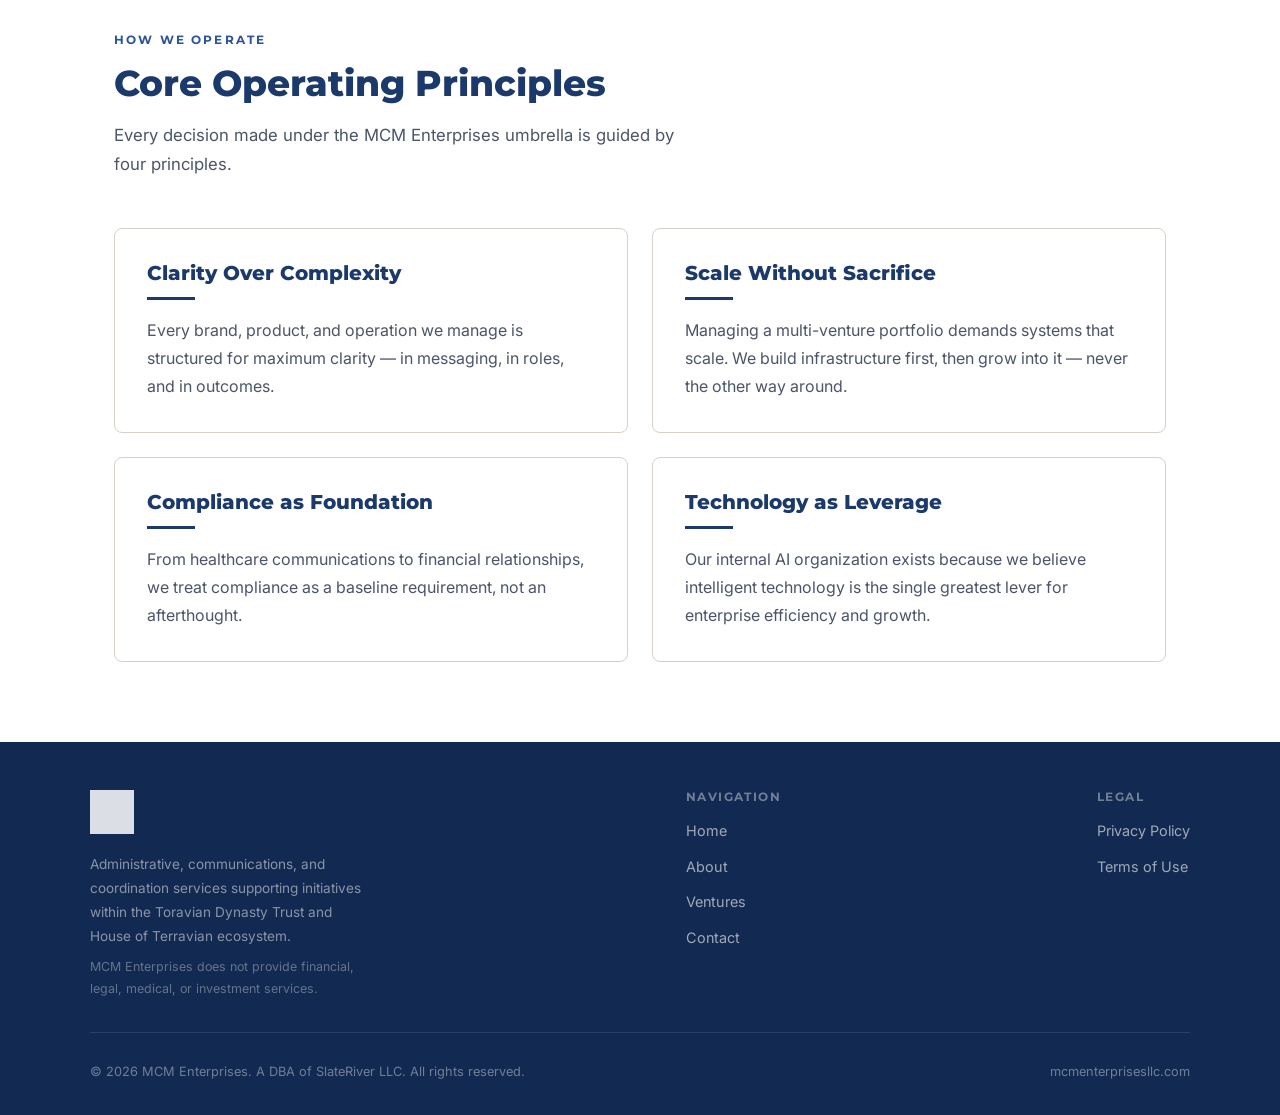
==== commit 2c41a26c: "Replace ownership language with ecosystem/affiliation language sitewide" ====
--- a/about.html
+++ b/about.html
@@ -132,7 +132,7 @@
         <h2>Technology as a Core Competency</h2>
         <div class="divider"></div>
 
-        <p>MCM Enterprises houses an internal AI organization purpose-built for enterprise operations. This organization powers the technology infrastructure across our portfolio — from automation and data workflows to intelligent tooling and product development support.</p>
+        <p>MCM Enterprises houses an internal AI organization purpose-built for enterprise operations. This organization supports technology infrastructure across affiliated initiatives — from automation and data workflows to intelligent tooling and product development support.</p>
 
         <p>While primarily internal, this AI capability is architected to be extensible. Select licensing and partnership arrangements may be available for organizations seeking to integrate enterprise-grade AI operations into their own infrastructure.</p>
       </div>
@@ -154,8 +154,8 @@
           <p class="detail-value" style="margin-top: 4px;">Muonelo Communications</p>
         </div>
         <div class="card">
-          <span class="detail-label">Portfolio Scope</span>
-          <p class="detail-value">Growing Portfolio</p>
+          <span class="detail-label">Ecosystem Scope</span>
+          <p class="detail-value">Growing Network</p>
           <p style="font-size:0.82rem; color: var(--text-light); margin-top: 4px;">Toravian Dynasty Trust &amp; House of Terravian</p>
         </div>
         <div class="card">
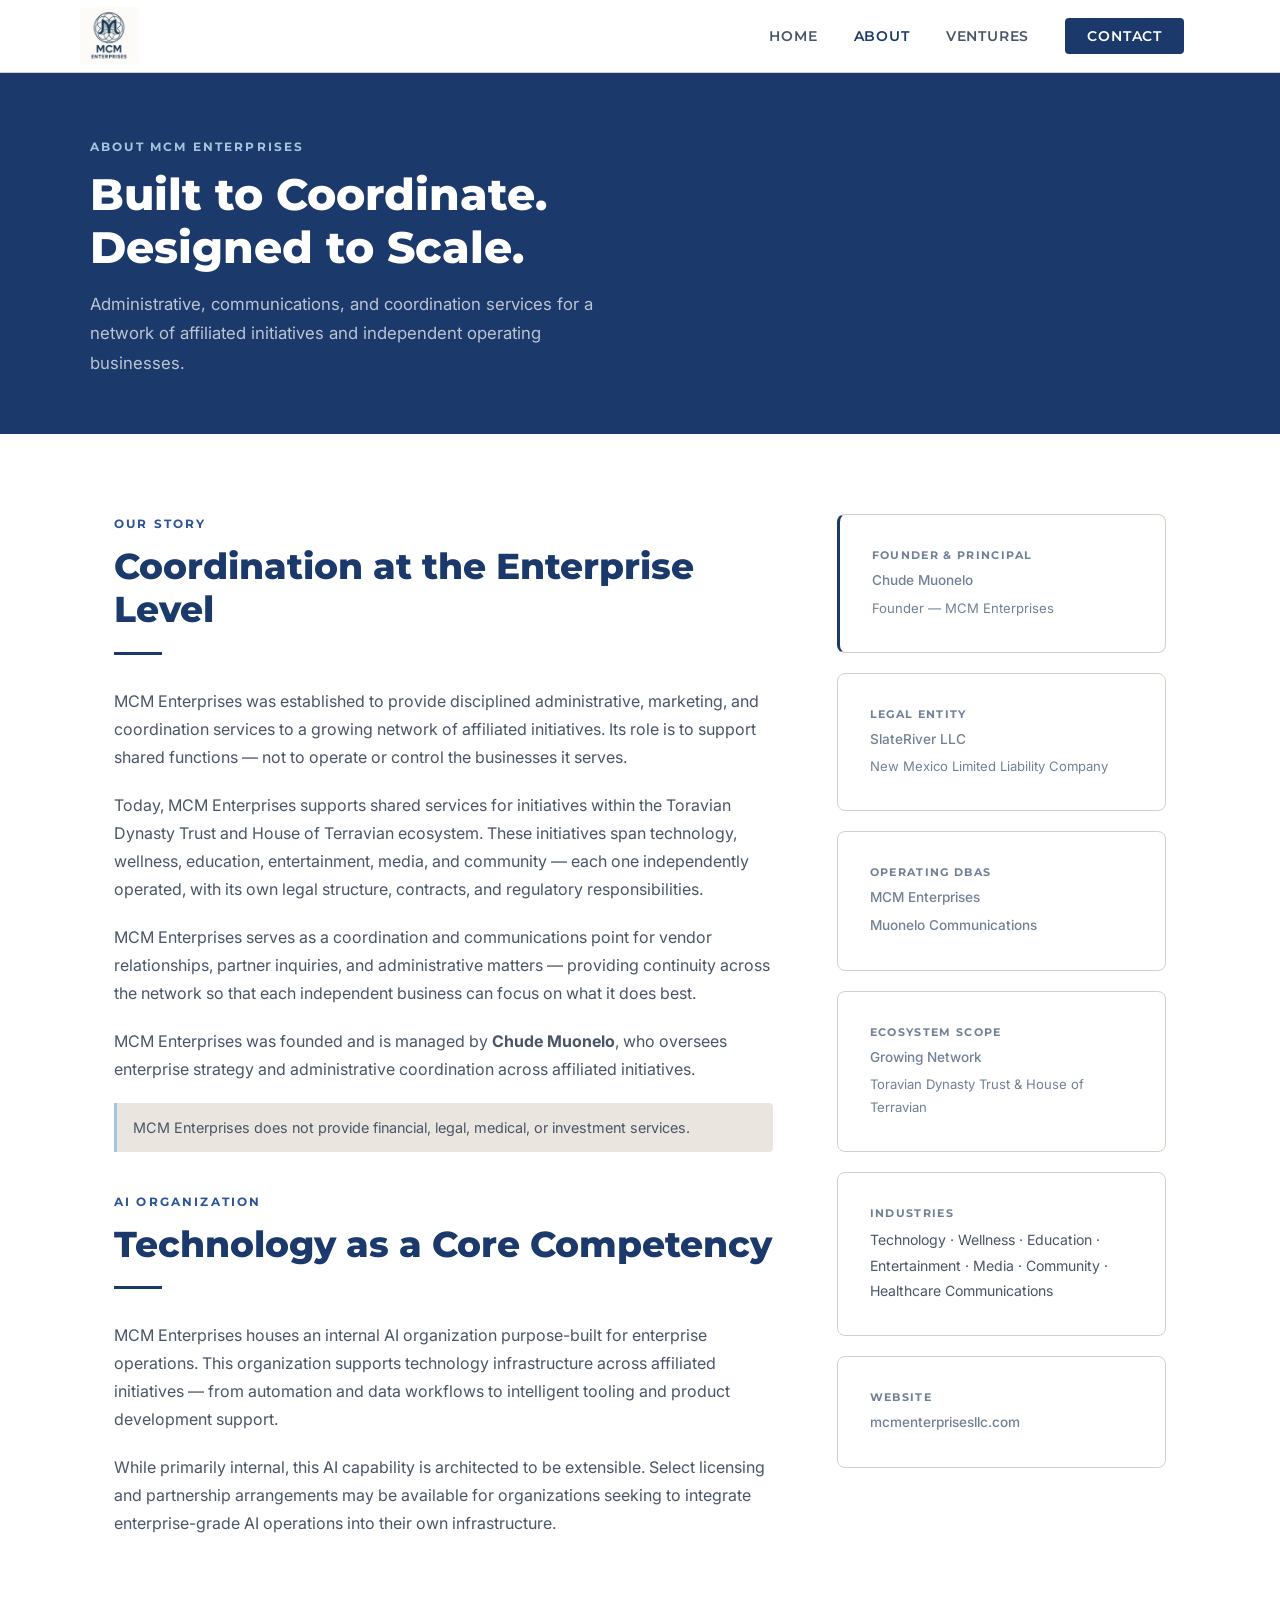
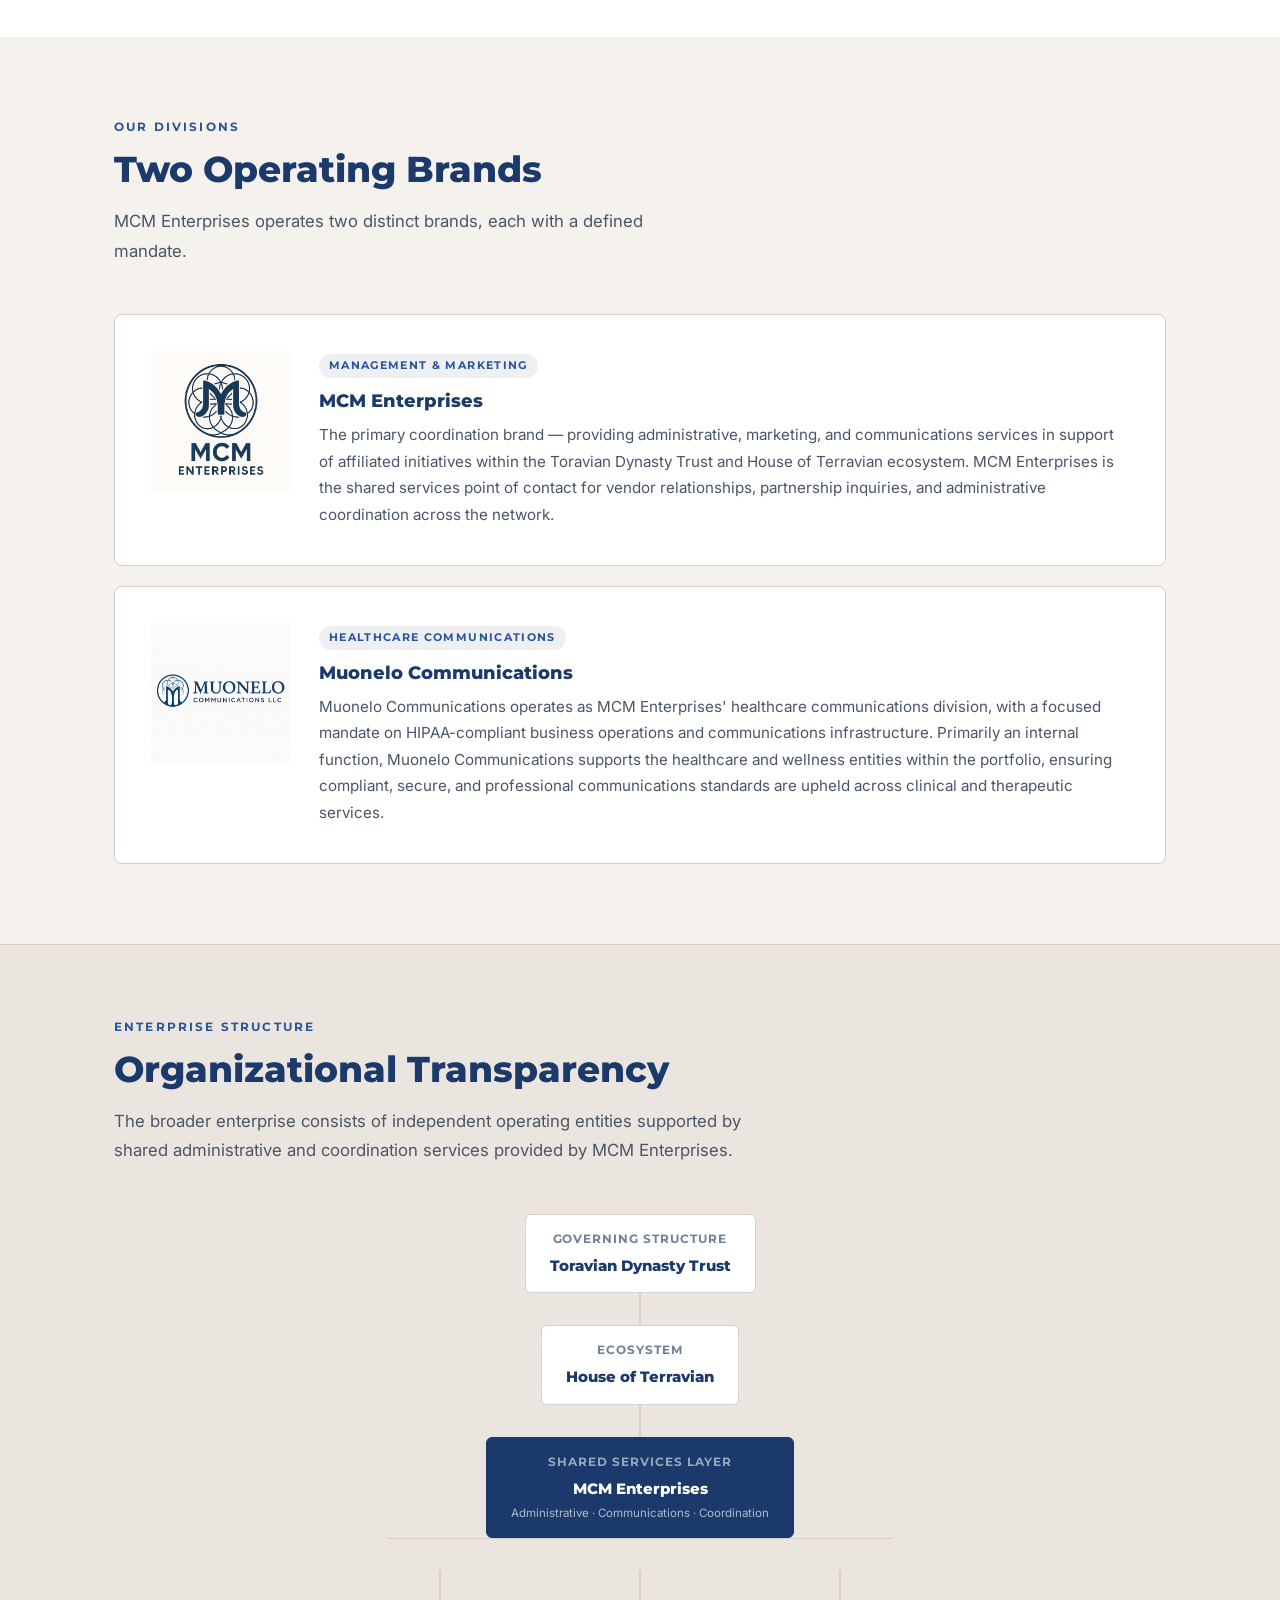
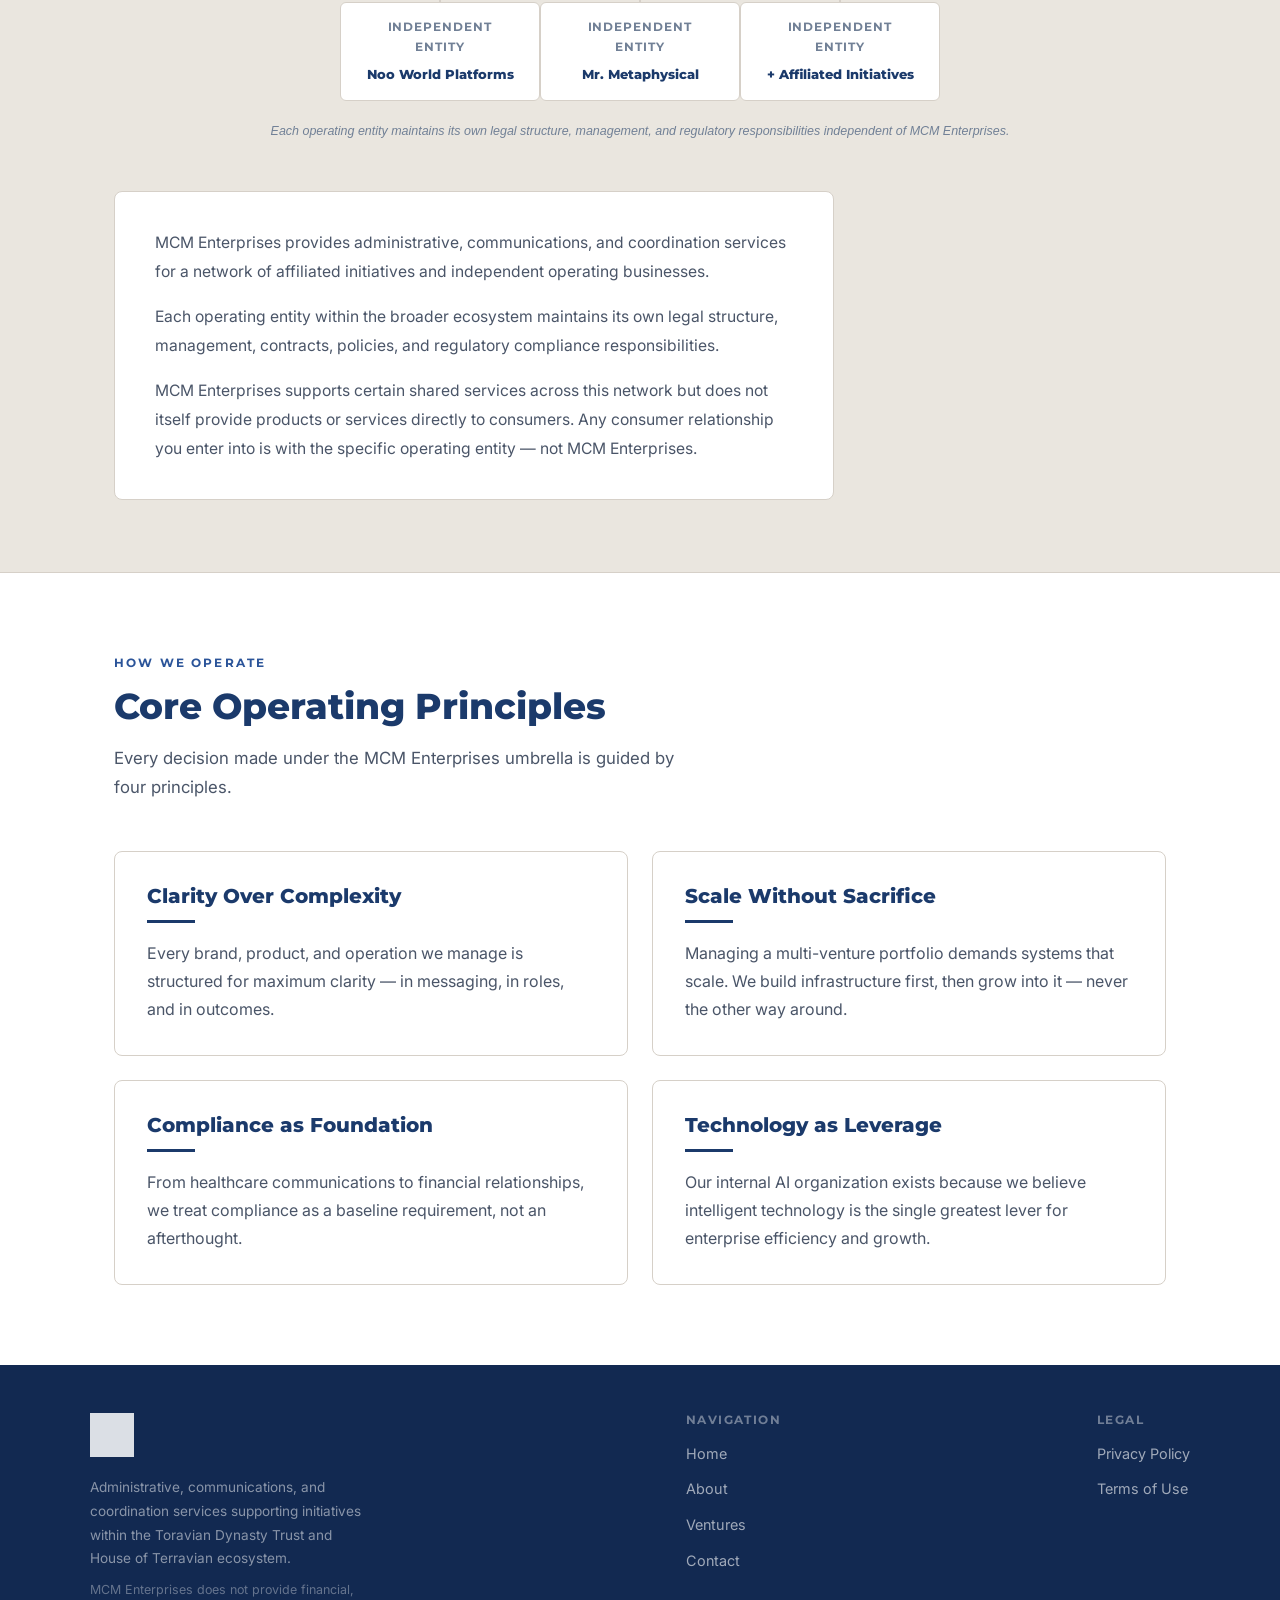
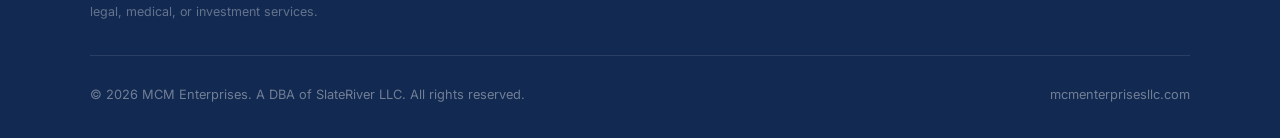
==== commit e34e0bba: "Add visual enterprise structure diagram to About page" ====
--- a/about.html
+++ b/about.html
@@ -204,11 +204,157 @@
   </section>
 
   <!-- ── Enterprise Structure ── -->
-  <section style="background: var(--cream-dark); border-top: 1px solid var(--border); border-bottom: 1px solid var(--border); padding: 64px 0;">
+  <section style="background: var(--cream-dark); border-top: 1px solid var(--border); border-bottom: 1px solid var(--border); padding: 72px 0;">
     <div class="container">
       <span class="section-label">Enterprise Structure</span>
-      <h2 class="section-title">Role Clarity</h2>
-      <p class="section-sub" style="max-width: 680px;">Understanding how MCM Enterprises relates to the businesses in its network.</p>
+      <h2 class="section-title">Organizational Transparency</h2>
+      <p class="section-sub" style="max-width: 680px;">The broader enterprise consists of independent operating entities supported by shared administrative and coordination services provided by MCM Enterprises.</p>
+
+      <!-- ── Org Diagram ── -->
+      <div style="max-width: 760px; margin: 0 auto 48px;">
+
+        <style>
+          .org-node {
+            background: var(--white);
+            border: 1.5px solid var(--border);
+            border-radius: 6px;
+            padding: 14px 24px;
+            text-align: center;
+            display: inline-block;
+          }
+          .org-node-label {
+            font-family: 'Montserrat', sans-serif;
+            font-weight: 700;
+            font-size: 0.78rem;
+            letter-spacing: 0.08em;
+            text-transform: uppercase;
+            color: var(--text-light);
+            display: block;
+            margin-bottom: 4px;
+          }
+          .org-node-name {
+            font-family: 'Montserrat', sans-serif;
+            font-weight: 800;
+            font-size: 0.95rem;
+            color: var(--navy);
+          }
+          .org-node-accent {
+            background: var(--navy);
+            border-color: var(--navy);
+          }
+          .org-node-accent .org-node-label { color: rgba(255,255,255,0.55); }
+          .org-node-accent .org-node-name  { color: var(--white); }
+          .org-node-sub {
+            font-family: 'Inter', sans-serif;
+            font-size: 0.72rem;
+            color: rgba(255,255,255,0.65);
+            display: block;
+            margin-top: 3px;
+          }
+          .org-connector-v {
+            width: 1.5px;
+            background: var(--border);
+            height: 32px;
+            margin: 0 auto;
+          }
+          .org-row {
+            display: flex;
+            justify-content: center;
+          }
+          .org-branches {
+            display: flex;
+            justify-content: center;
+            gap: 0;
+            position: relative;
+            padding-top: 32px;
+          }
+          .org-branch {
+            display: flex;
+            flex-direction: column;
+            align-items: center;
+            flex: 1;
+            max-width: 200px;
+            position: relative;
+          }
+          /* top horizontal line across all branches */
+          .org-branches::before {
+            content: '';
+            position: absolute;
+            top: 0;
+            left: calc(100% / 6);
+            right: calc(100% / 6);
+            height: 1.5px;
+            background: var(--border);
+          }
+          /* vertical drop from top line to each node */
+          .org-branch::before {
+            content: '';
+            width: 1.5px;
+            height: 32px;
+            background: var(--border);
+            display: block;
+            margin: 0 auto 0;
+          }
+        </style>
+
+        <!-- Level 1: Trust -->
+        <div class="org-row">
+          <div class="org-node">
+            <span class="org-node-label">Governing Structure</span>
+            <span class="org-node-name">Toravian Dynasty Trust</span>
+          </div>
+        </div>
+
+        <!-- Connector -->
+        <div class="org-connector-v"></div>
+
+        <!-- Level 2: House of Terravian -->
+        <div class="org-row">
+          <div class="org-node">
+            <span class="org-node-label">Ecosystem</span>
+            <span class="org-node-name">House of Terravian</span>
+          </div>
+        </div>
+
+        <!-- Connector -->
+        <div class="org-connector-v"></div>
+
+        <!-- Level 3: MCM (accented) -->
+        <div class="org-row">
+          <div class="org-node org-node-accent">
+            <span class="org-node-label">Shared Services Layer</span>
+            <span class="org-node-name">MCM Enterprises</span>
+            <span class="org-node-sub">Administrative · Communications · Coordination</span>
+          </div>
+        </div>
+
+        <!-- Branches to operating entities -->
+        <div class="org-branches">
+          <div class="org-branch">
+            <div class="org-node" style="width:100%; box-sizing:border-box;">
+              <span class="org-node-label">Independent Entity</span>
+              <span class="org-node-name" style="font-size:0.82rem;">Noo World Platforms</span>
+            </div>
+          </div>
+          <div class="org-branch">
+            <div class="org-node" style="width:100%; box-sizing:border-box;">
+              <span class="org-node-label">Independent Entity</span>
+              <span class="org-node-name" style="font-size:0.82rem;">Mr. Metaphysical</span>
+            </div>
+          </div>
+          <div class="org-branch">
+            <div class="org-node" style="width:100%; box-sizing:border-box;">
+              <span class="org-node-label">Independent Entity</span>
+              <span class="org-node-name" style="font-size:0.82rem;">+ Affiliated Initiatives</span>
+            </div>
+          </div>
+        </div>
+
+        <!-- Diagram caption -->
+        <p style="text-align:center; font-size:0.78rem; color:var(--text-light); margin-top:20px; font-style:italic;">Each operating entity maintains its own legal structure, management, and regulatory responsibilities independent of MCM Enterprises.</p>
+      </div>
+
+      <!-- Prose clarification -->
       <div style="background: var(--white); border: 1px solid var(--border); border-radius: 8px; padding: 36px 40px; max-width: 720px;">
         <p style="font-size: 0.98rem; color: var(--text-mid); margin-bottom: 16px; line-height: 1.85;">MCM Enterprises provides administrative, communications, and coordination services for a network of affiliated initiatives and independent operating businesses.</p>
         <p style="font-size: 0.98rem; color: var(--text-mid); margin-bottom: 16px; line-height: 1.85;">Each operating entity within the broader ecosystem maintains its own legal structure, management, contracts, policies, and regulatory compliance responsibilities.</p>
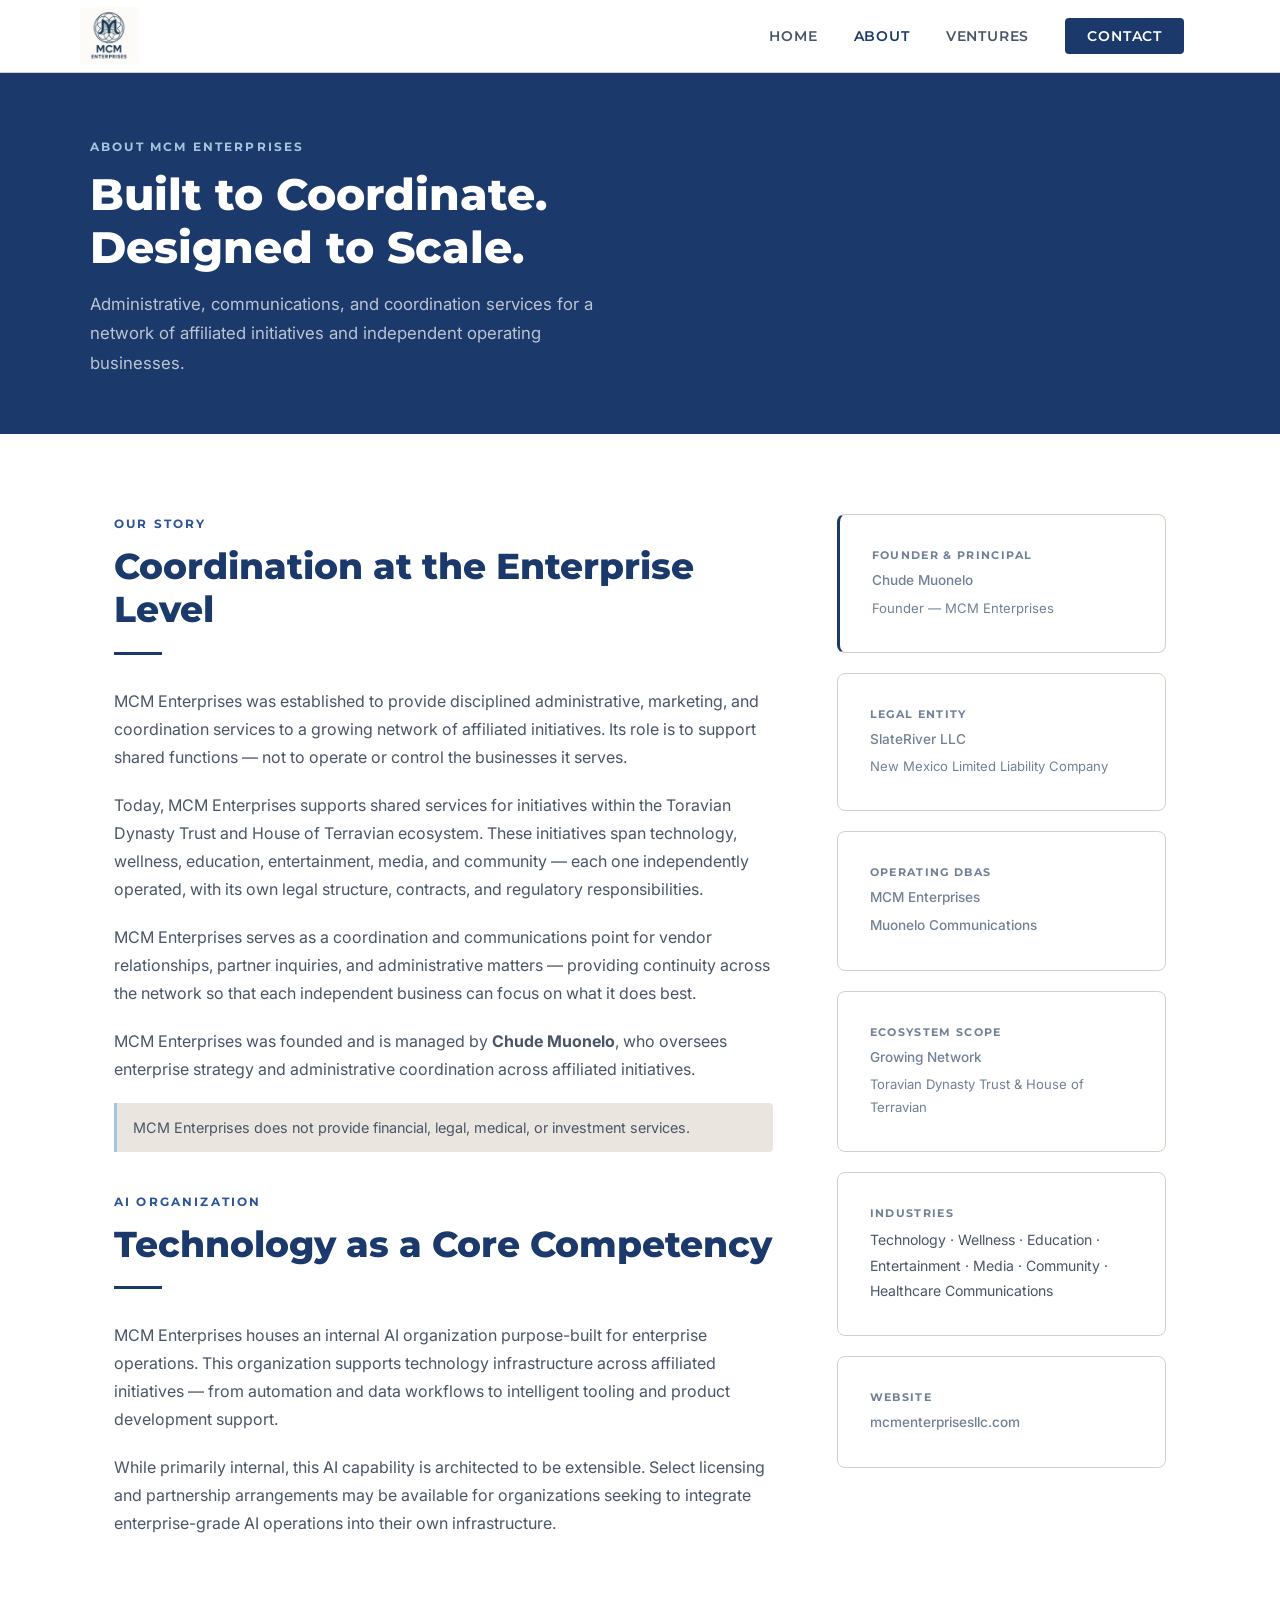
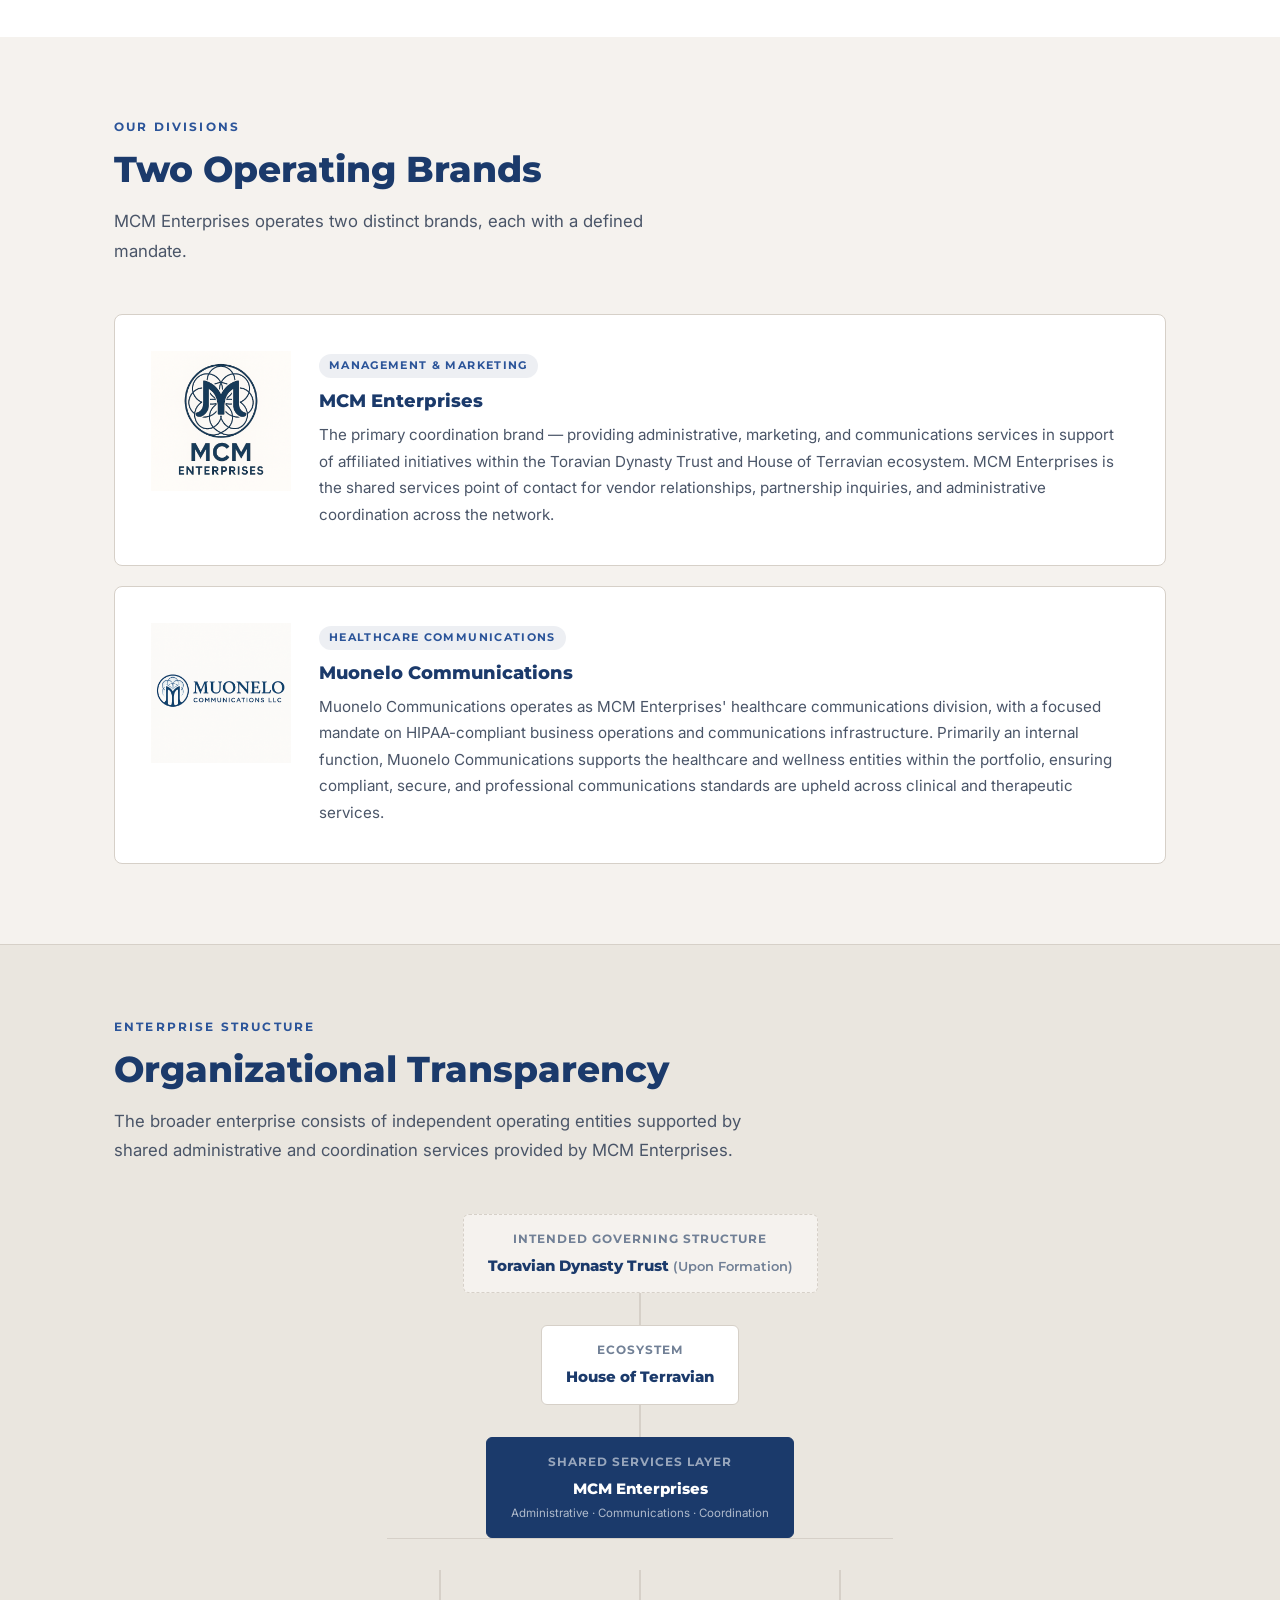
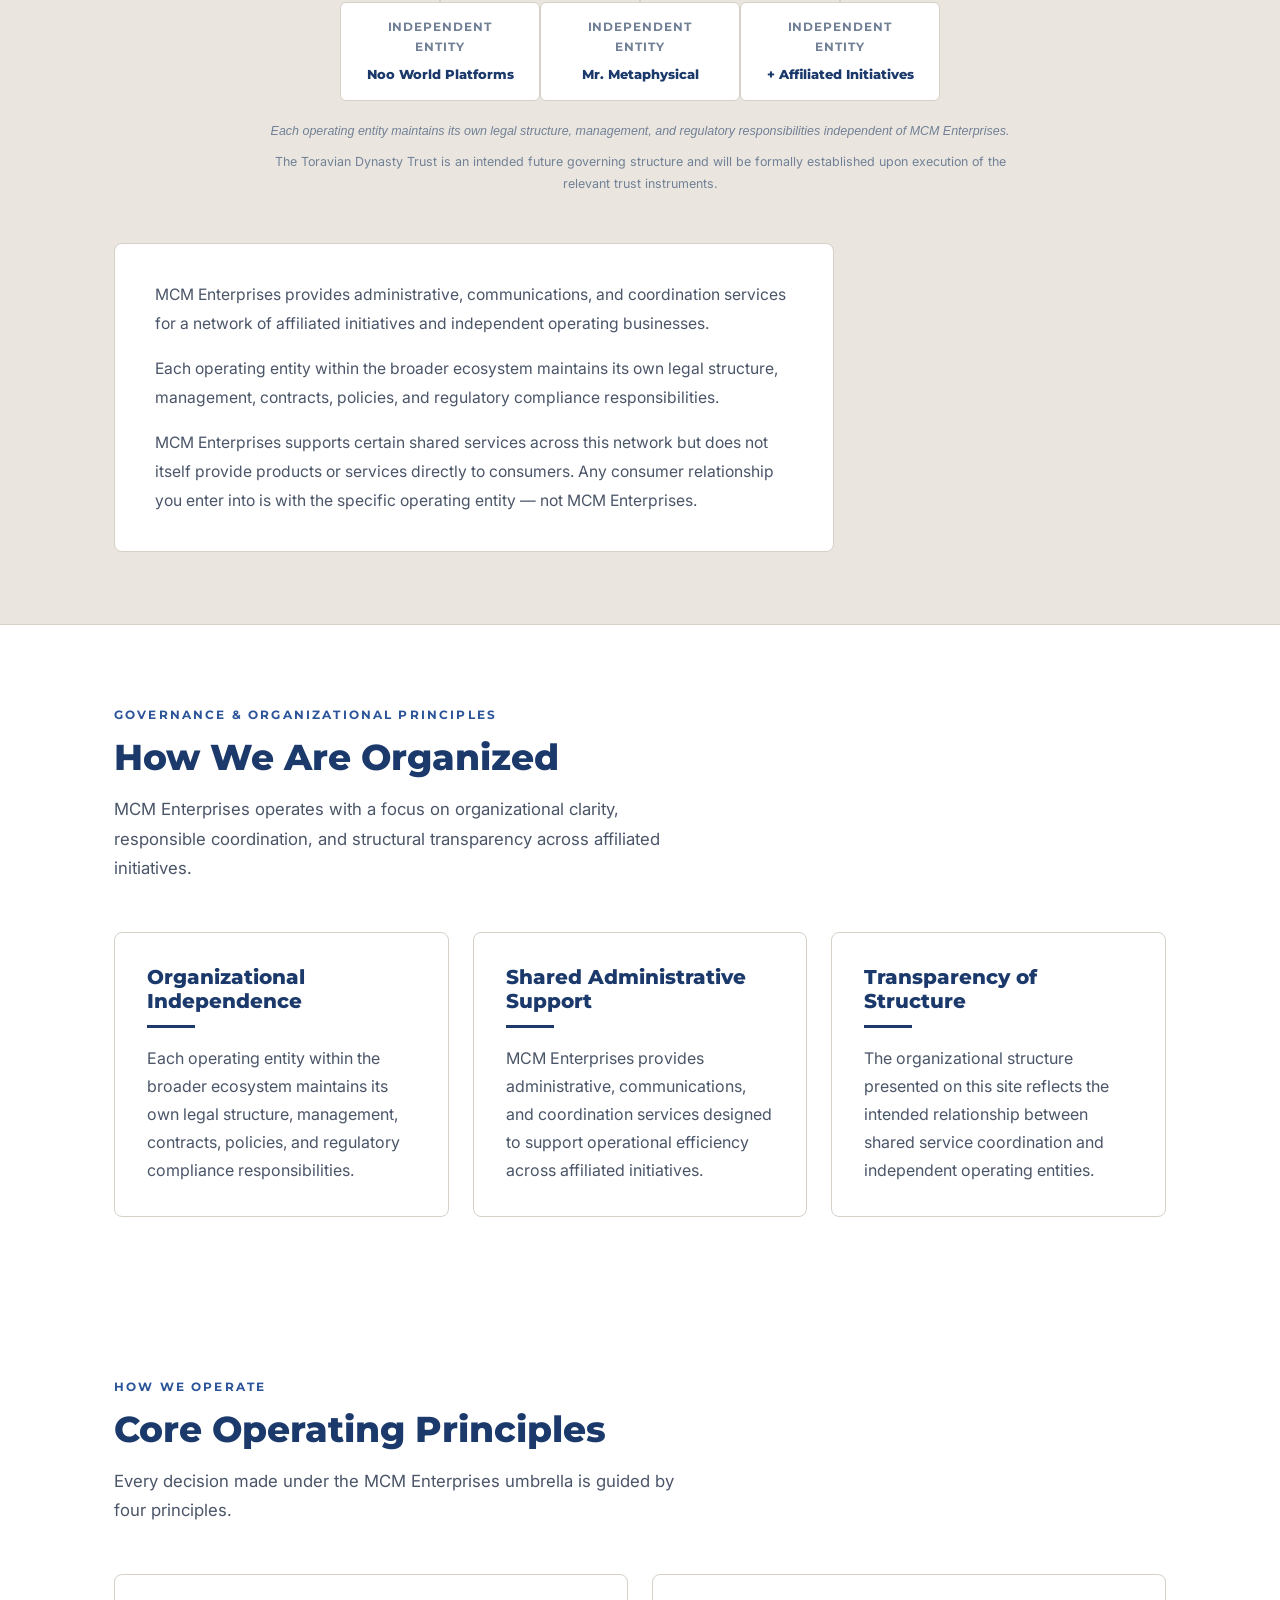
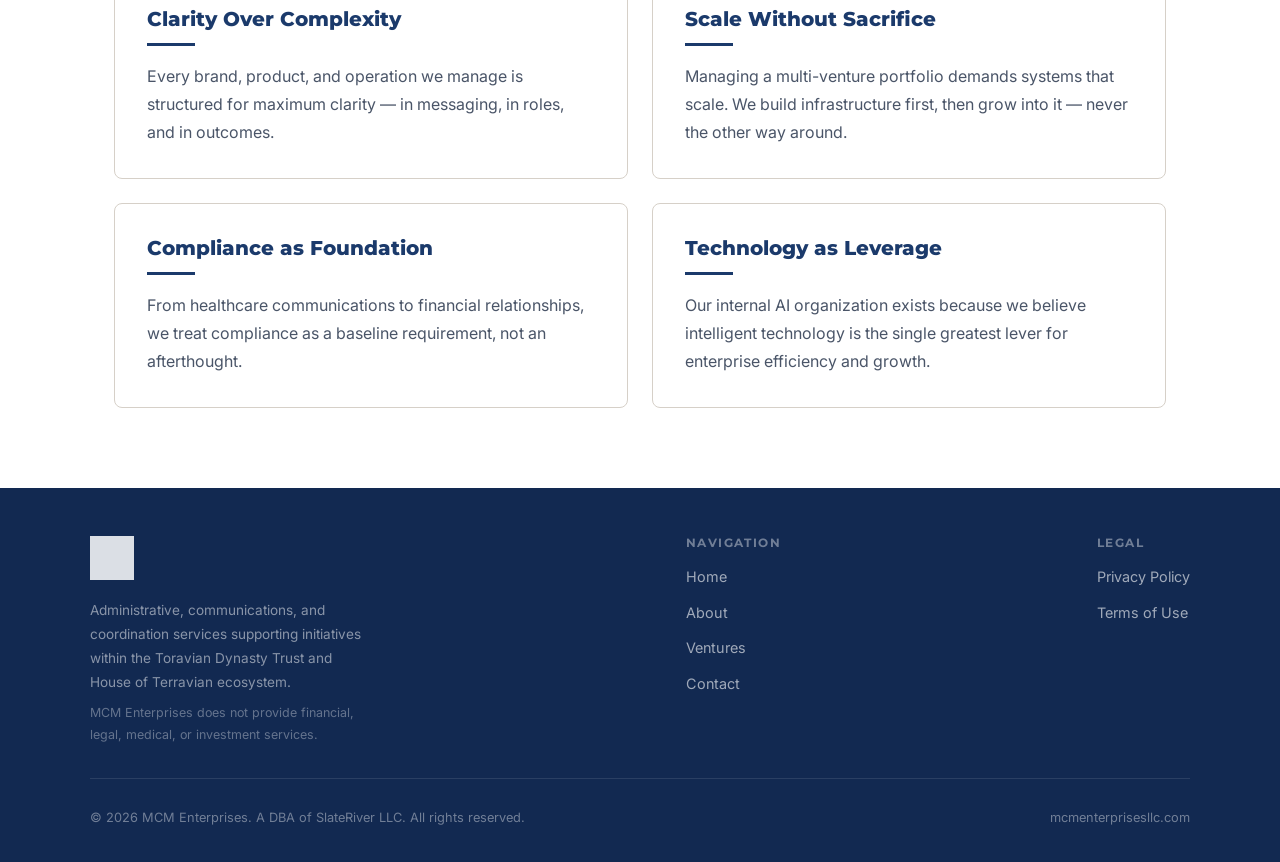
==== commit 5adb6156: "Enhance enterprise structure diagram with future trust disclosure and governance principles section" ====
--- a/about.html
+++ b/about.html
@@ -299,9 +299,9 @@
 
         <!-- Level 1: Trust -->
         <div class="org-row">
-          <div class="org-node">
-            <span class="org-node-label">Governing Structure</span>
-            <span class="org-node-name">Toravian Dynasty Trust</span>
+          <div class="org-node" style="border-style: dashed; background: var(--cream);">
+            <span class="org-node-label">Intended Governing Structure</span>
+            <span class="org-node-name">Toravian Dynasty Trust <span style="font-weight:600; color:var(--text-light); font-size:0.82rem;">(Upon Formation)</span></span>
           </div>
         </div>
 
@@ -352,6 +352,7 @@
 
         <!-- Diagram caption -->
         <p style="text-align:center; font-size:0.78rem; color:var(--text-light); margin-top:20px; font-style:italic;">Each operating entity maintains its own legal structure, management, and regulatory responsibilities independent of MCM Enterprises.</p>
+        <p style="text-align:center; font-size:0.78rem; color:var(--text-light); margin-top:8px;">The Toravian Dynasty Trust is an intended future governing structure and will be formally established upon execution of the relevant trust instruments.</p>
       </div>
 
       <!-- Prose clarification -->
@@ -359,6 +360,36 @@
         <p style="font-size: 0.98rem; color: var(--text-mid); margin-bottom: 16px; line-height: 1.85;">MCM Enterprises provides administrative, communications, and coordination services for a network of affiliated initiatives and independent operating businesses.</p>
         <p style="font-size: 0.98rem; color: var(--text-mid); margin-bottom: 16px; line-height: 1.85;">Each operating entity within the broader ecosystem maintains its own legal structure, management, contracts, policies, and regulatory compliance responsibilities.</p>
         <p style="font-size: 0.98rem; color: var(--text-mid); margin-bottom: 0; line-height: 1.85;">MCM Enterprises supports certain shared services across this network but does not itself provide products or services directly to consumers. Any consumer relationship you enter into is with the specific operating entity — not MCM Enterprises.</p>
+      </div>
+    </div>
+  </section>
+
+  <!-- ── Governance Principles ── -->
+  <section class="values">
+    <div class="container">
+      <span class="section-label">Governance &amp; Organizational Principles</span>
+      <h2 class="section-title">How We Are Organized</h2>
+      <p class="section-sub">MCM Enterprises operates with a focus on organizational clarity, responsible coordination, and structural transparency across affiliated initiatives.</p>
+      <div class="grid-3" style="grid-template-columns: repeat(3, 1fr);">
+
+        <div class="card">
+          <h3>Organizational Independence</h3>
+          <div class="divider" style="margin: 12px 0 16px;"></div>
+          <p>Each operating entity within the broader ecosystem maintains its own legal structure, management, contracts, policies, and regulatory compliance responsibilities.</p>
+        </div>
+
+        <div class="card">
+          <h3>Shared Administrative Support</h3>
+          <div class="divider" style="margin: 12px 0 16px;"></div>
+          <p>MCM Enterprises provides administrative, communications, and coordination services designed to support operational efficiency across affiliated initiatives.</p>
+        </div>
+
+        <div class="card">
+          <h3>Transparency of Structure</h3>
+          <div class="divider" style="margin: 12px 0 16px;"></div>
+          <p>The organizational structure presented on this site reflects the intended relationship between shared service coordination and independent operating entities.</p>
+        </div>
+
       </div>
     </div>
   </section>
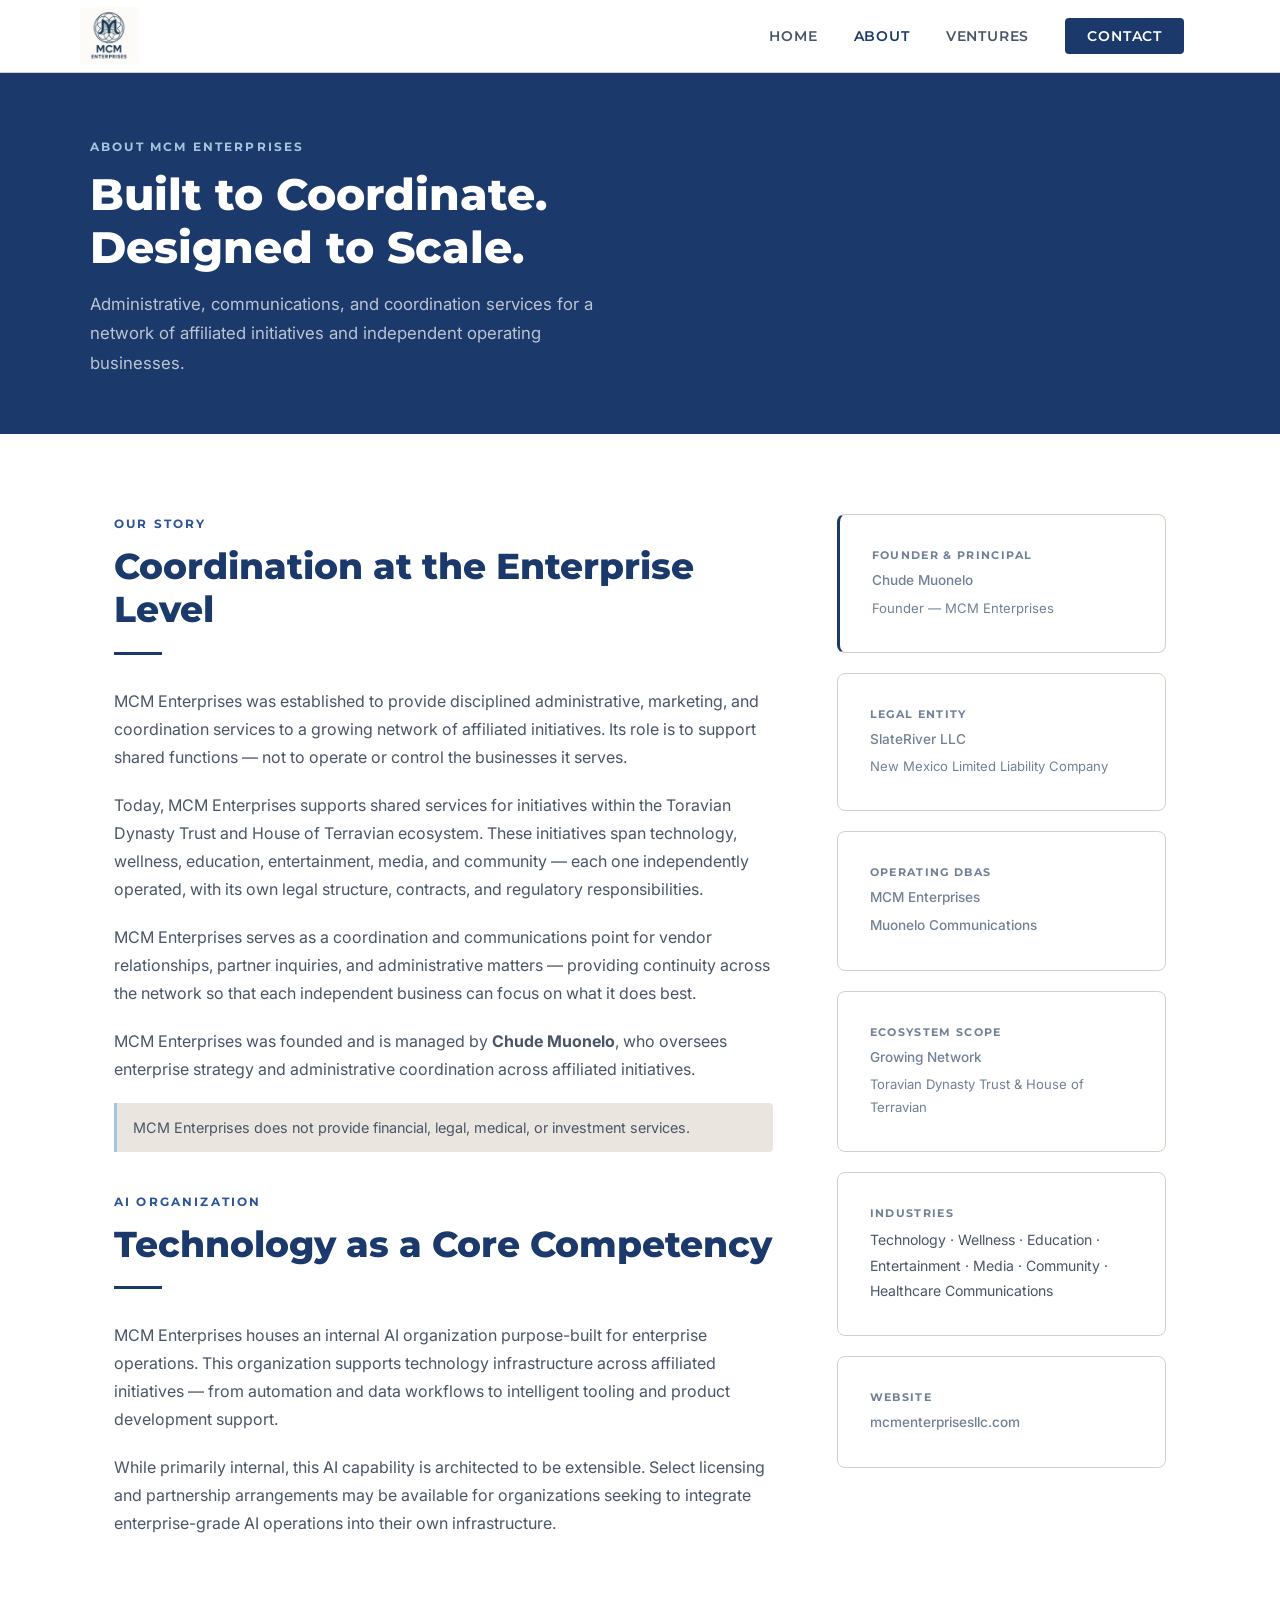
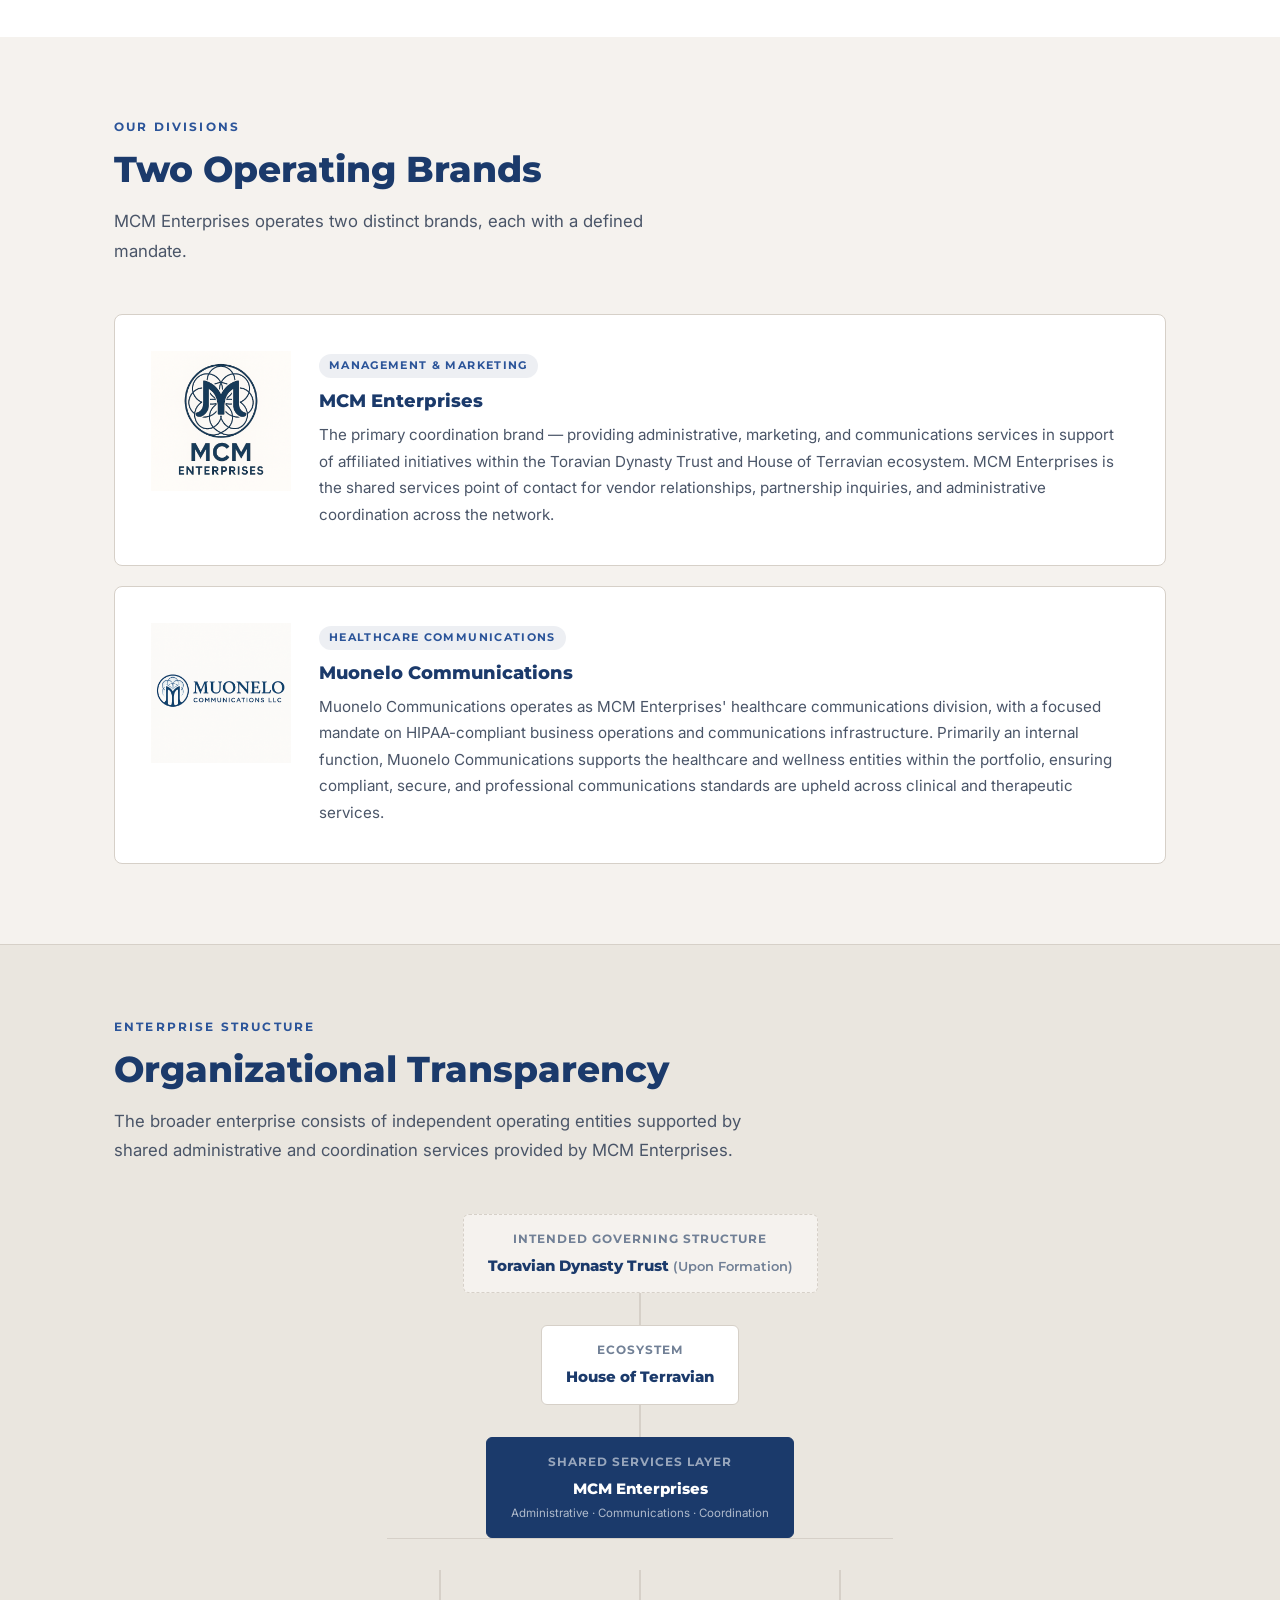
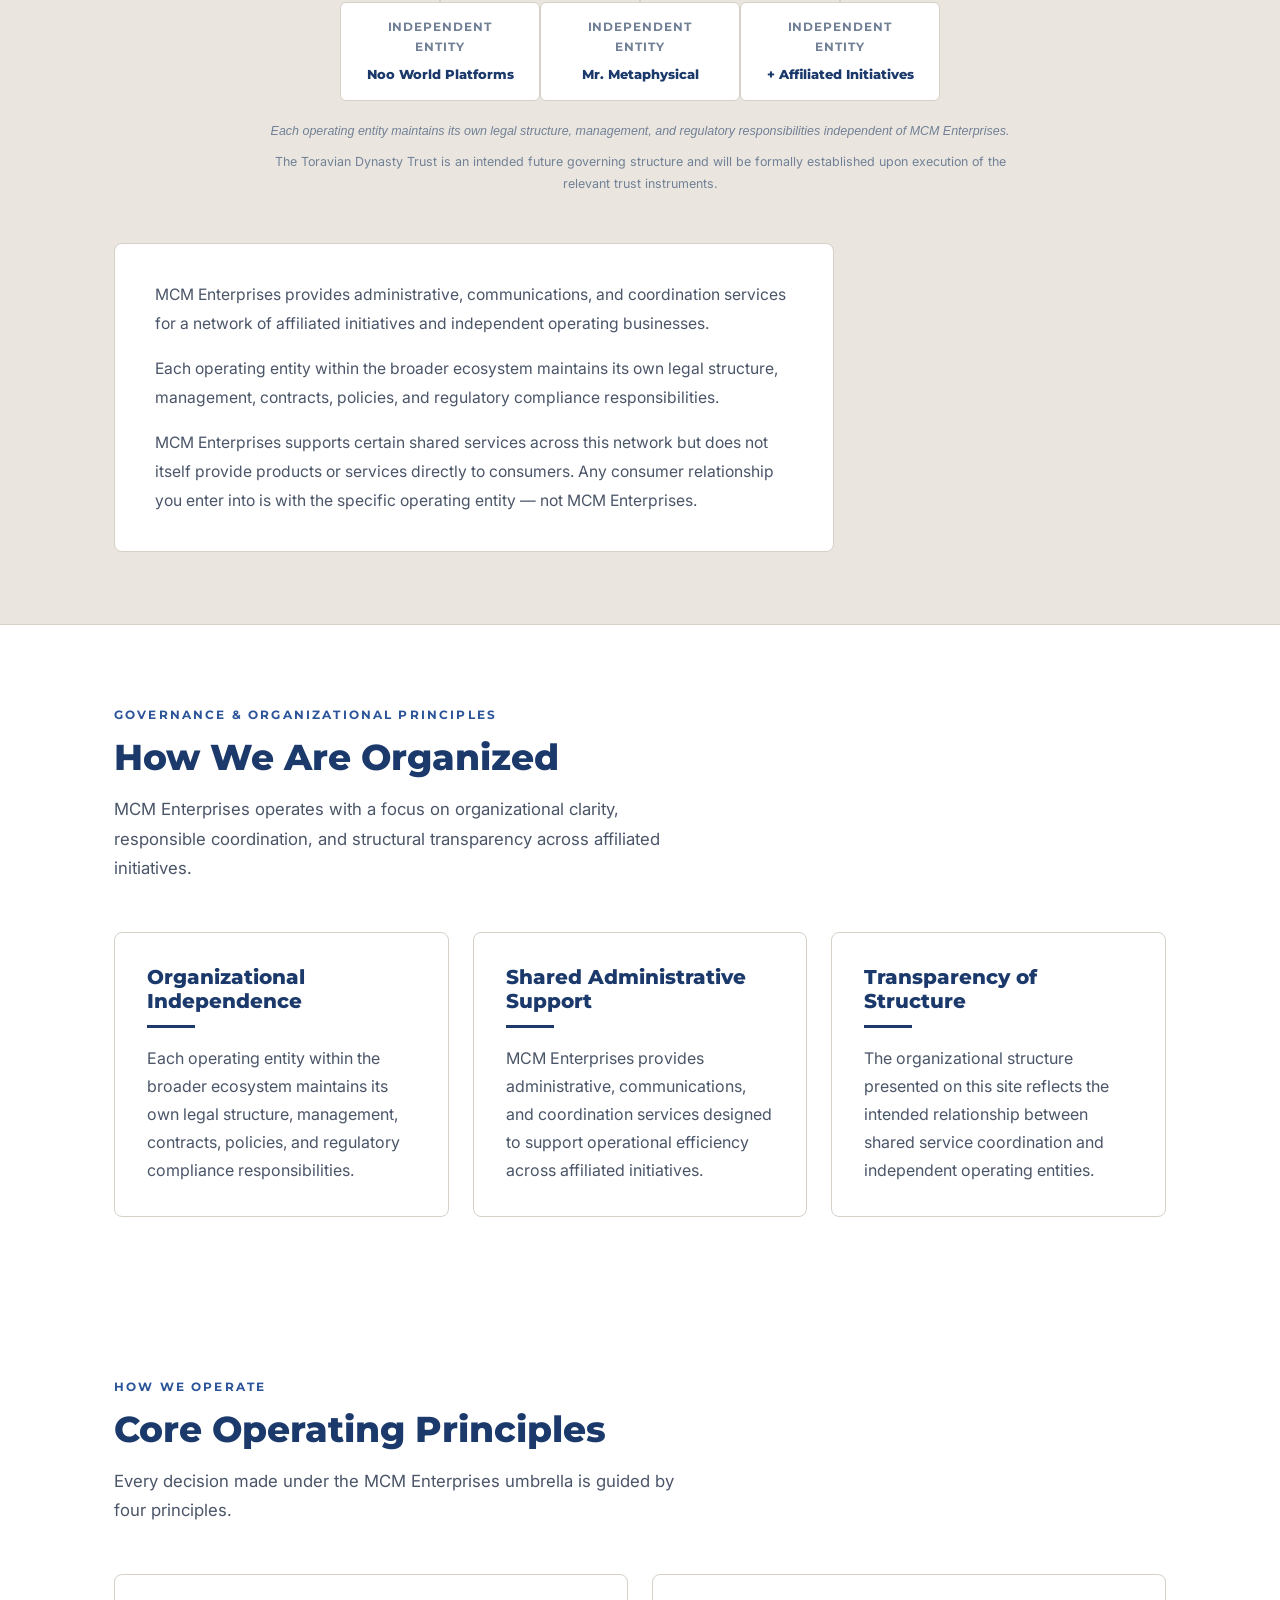
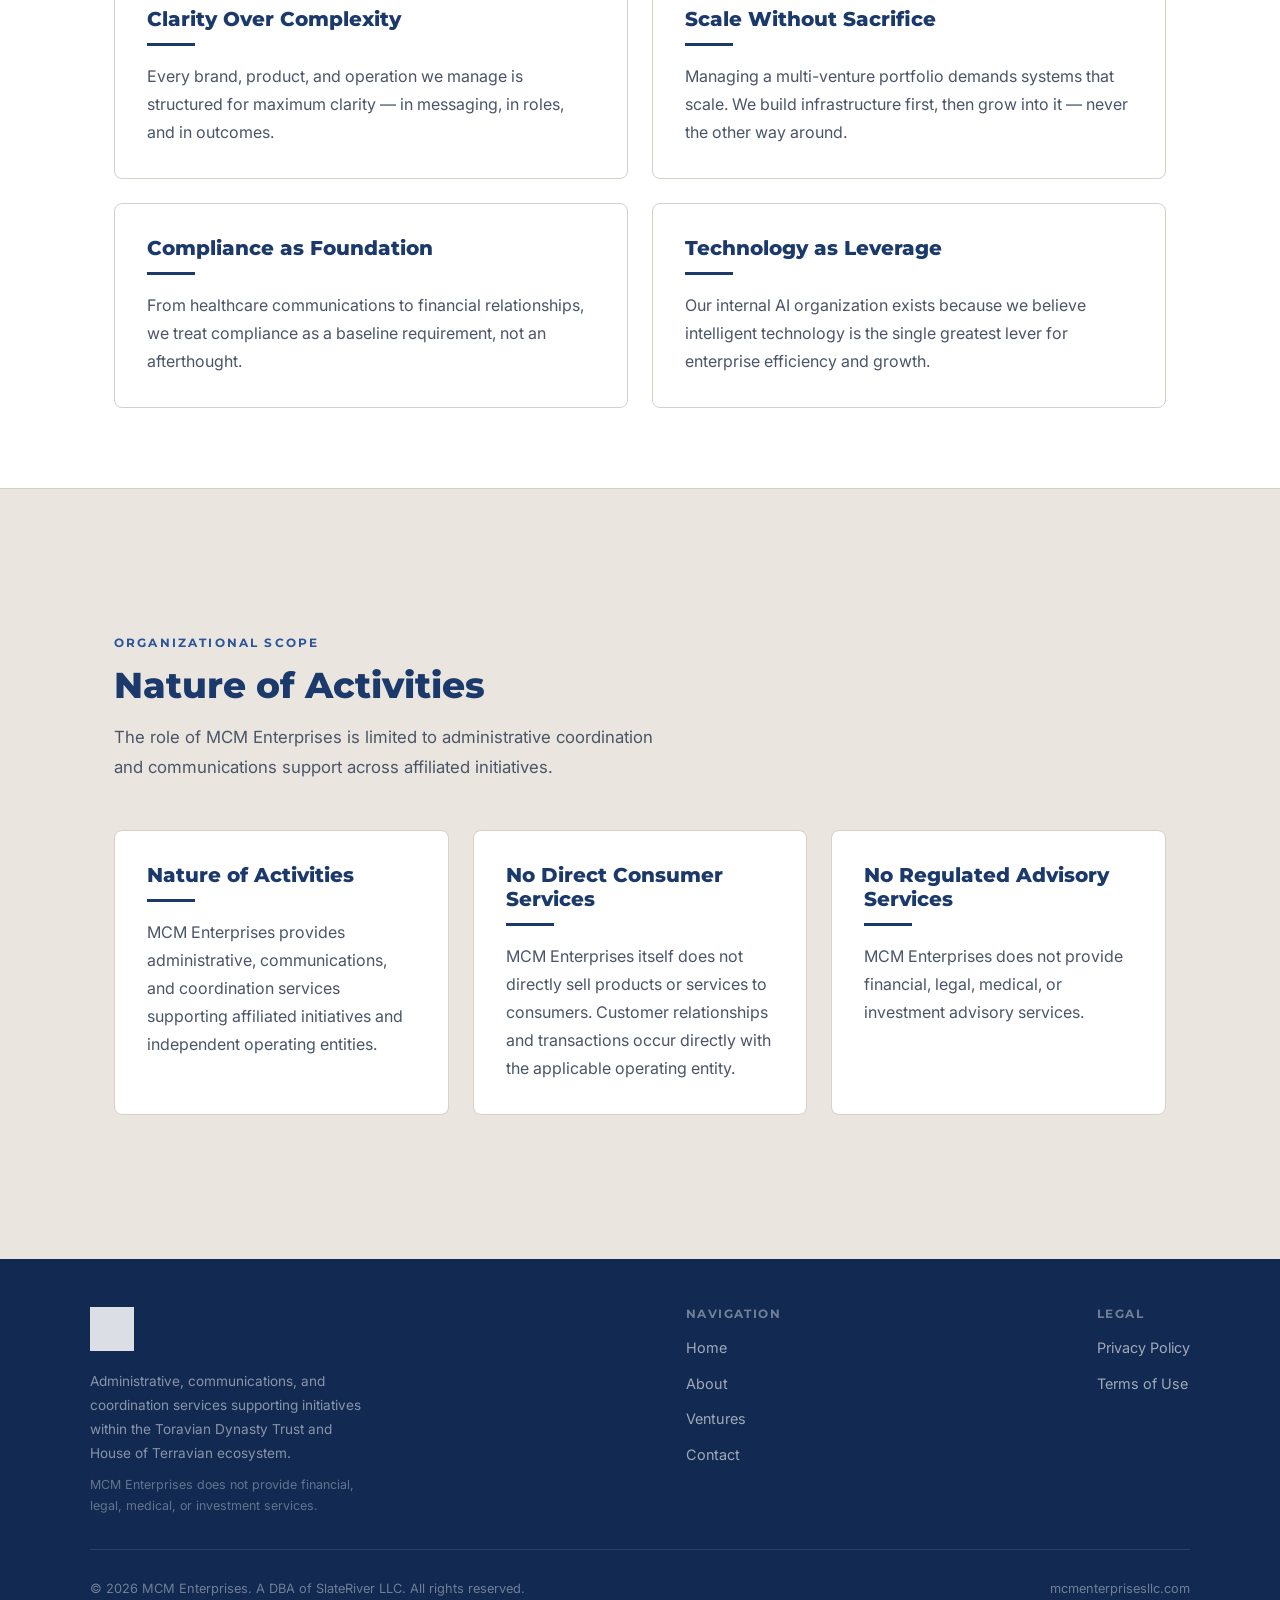
==== commit 6a401b84: "Add Organizational Scope section clarifying activity boundaries" ====
--- a/about.html
+++ b/about.html
@@ -430,6 +430,36 @@
     </div>
   </section>
 
+  <!-- ── Organizational Scope ── -->
+  <section style="background: var(--cream-dark); border-top: 1px solid var(--border);">
+    <div class="container" style="padding-top: 64px; padding-bottom: 64px;">
+      <span class="section-label">Organizational Scope</span>
+      <h2 class="section-title">Nature of Activities</h2>
+      <p class="section-sub">The role of MCM Enterprises is limited to administrative coordination and communications support across affiliated initiatives.</p>
+      <div class="grid-3" style="grid-template-columns: repeat(3, 1fr);">
+
+        <div class="card">
+          <h3>Nature of Activities</h3>
+          <div class="divider" style="margin: 12px 0 16px;"></div>
+          <p>MCM Enterprises provides administrative, communications, and coordination services supporting affiliated initiatives and independent operating entities.</p>
+        </div>
+
+        <div class="card">
+          <h3>No Direct Consumer Services</h3>
+          <div class="divider" style="margin: 12px 0 16px;"></div>
+          <p>MCM Enterprises itself does not directly sell products or services to consumers. Customer relationships and transactions occur directly with the applicable operating entity.</p>
+        </div>
+
+        <div class="card">
+          <h3>No Regulated Advisory Services</h3>
+          <div class="divider" style="margin: 12px 0 16px;"></div>
+          <p>MCM Enterprises does not provide financial, legal, medical, or investment advisory services.</p>
+        </div>
+
+      </div>
+    </div>
+  </section>
+
   <!-- ── Footer ── -->
   <footer>
     <div class="footer-inner">
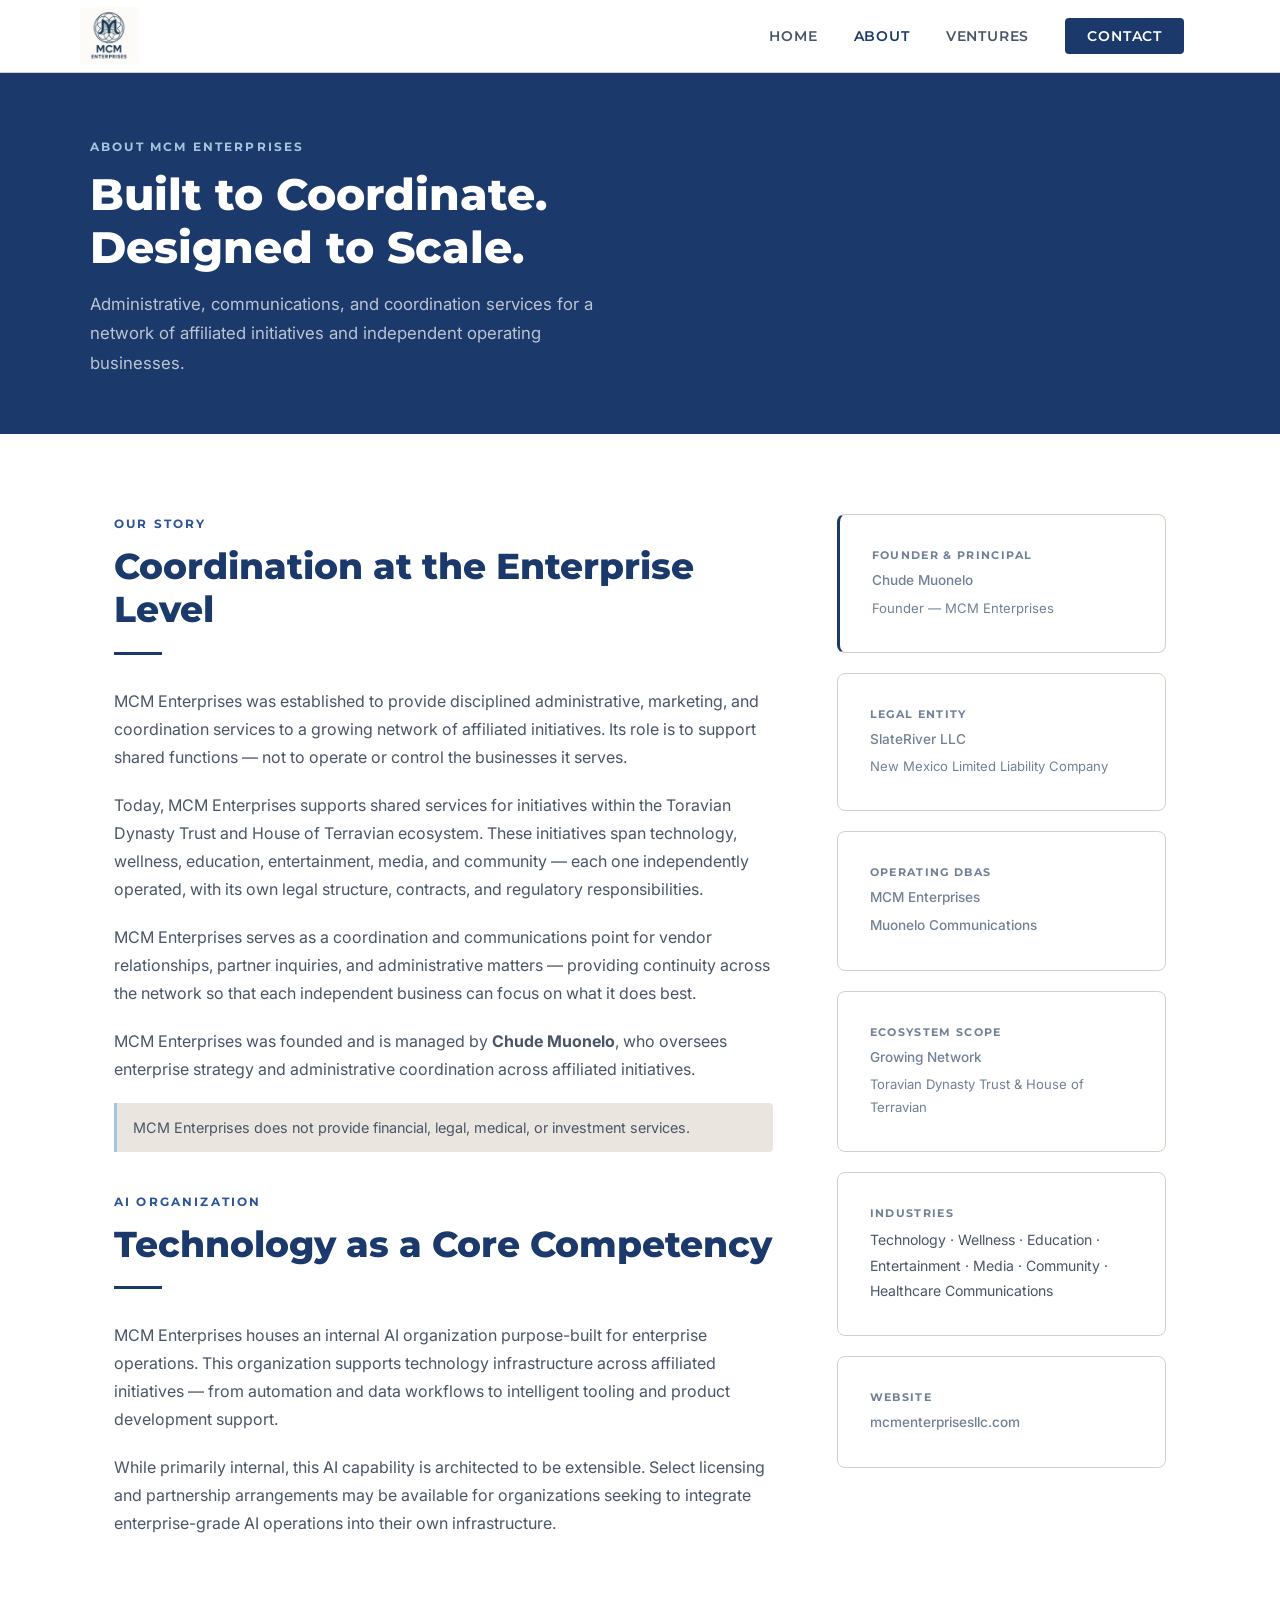
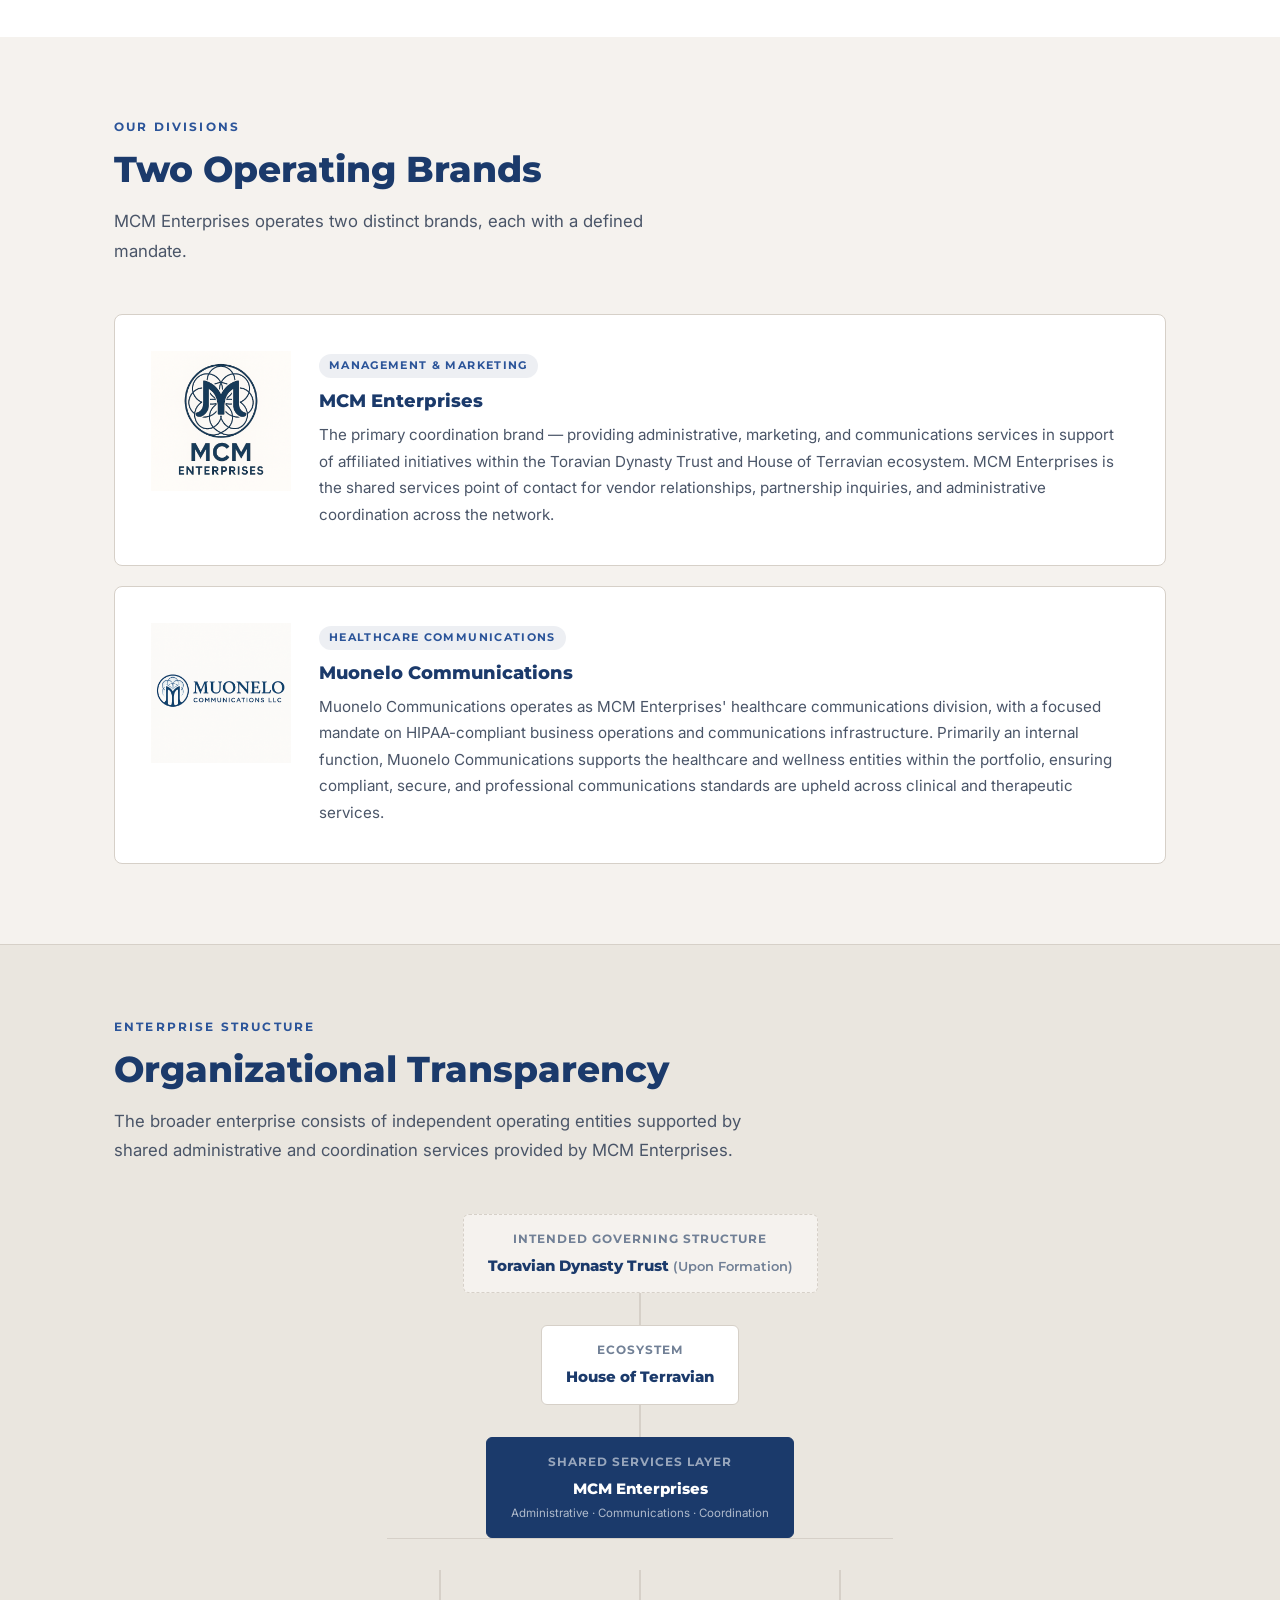
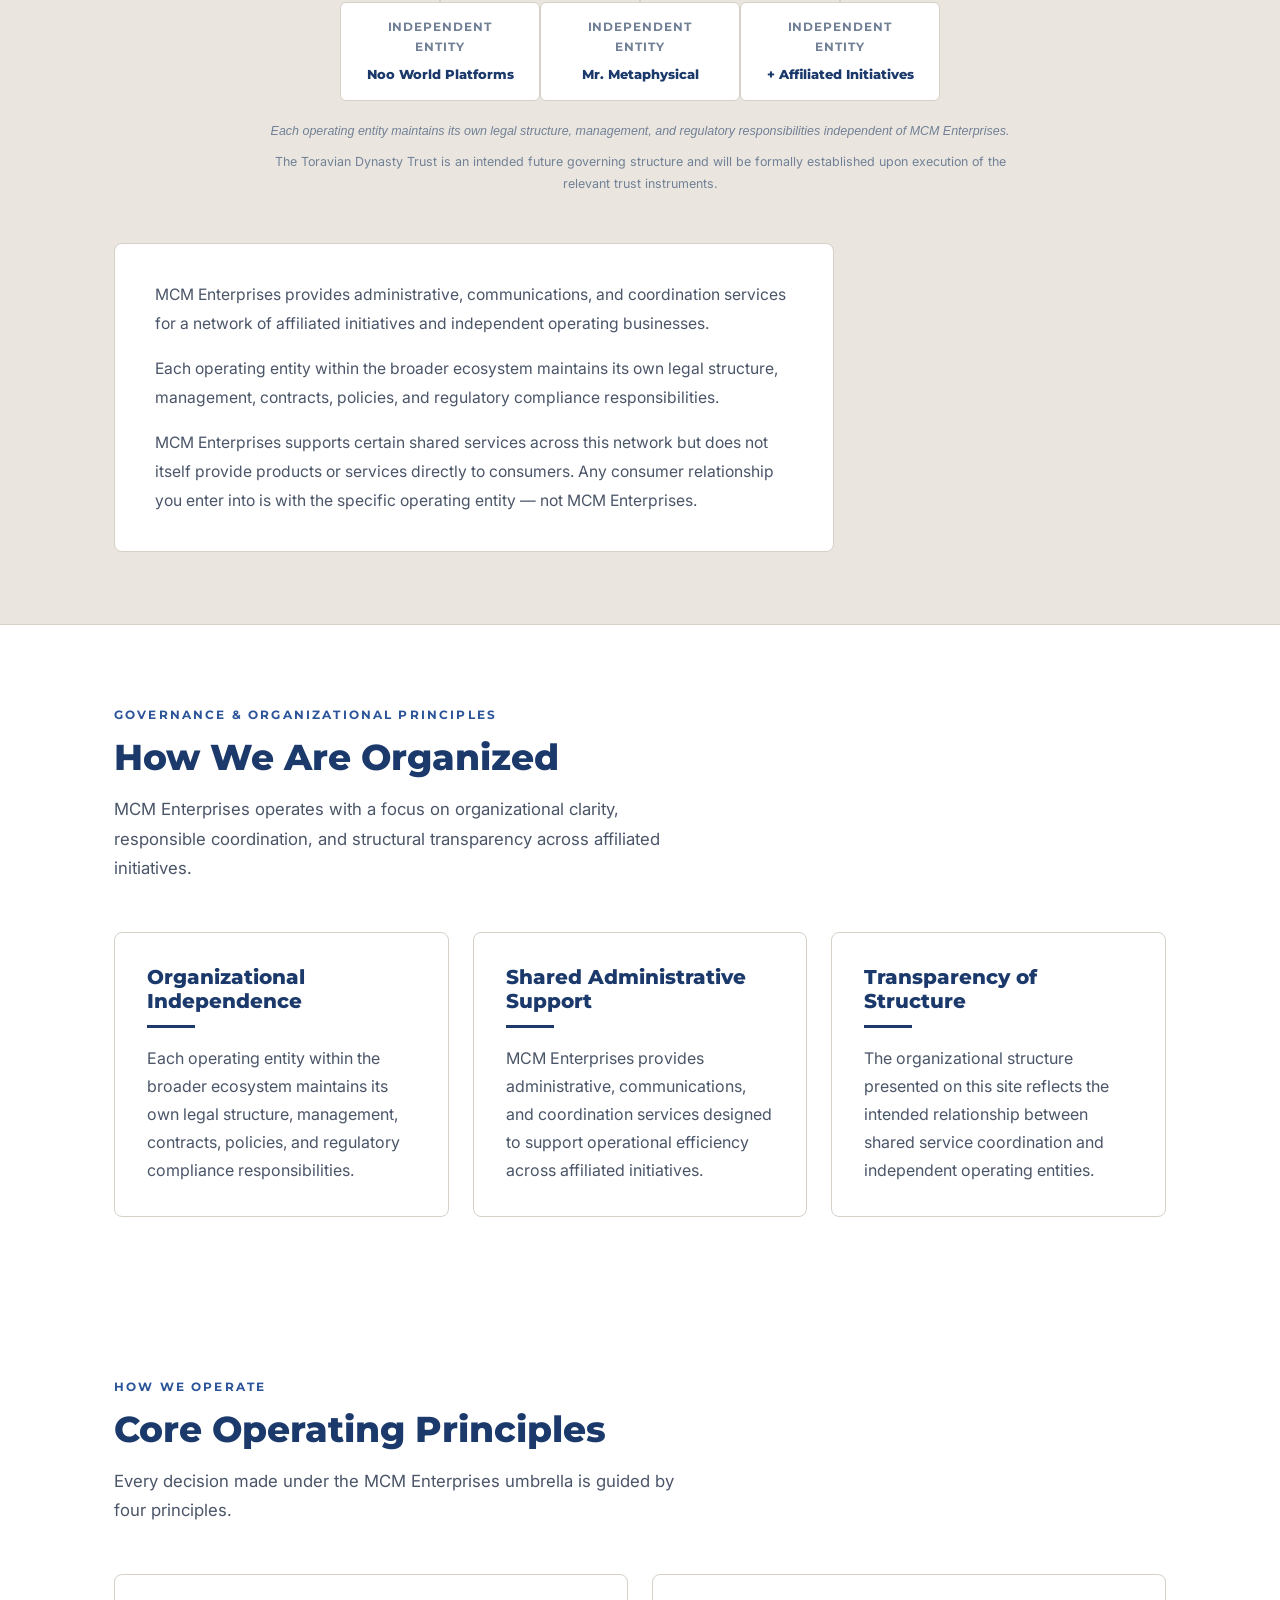
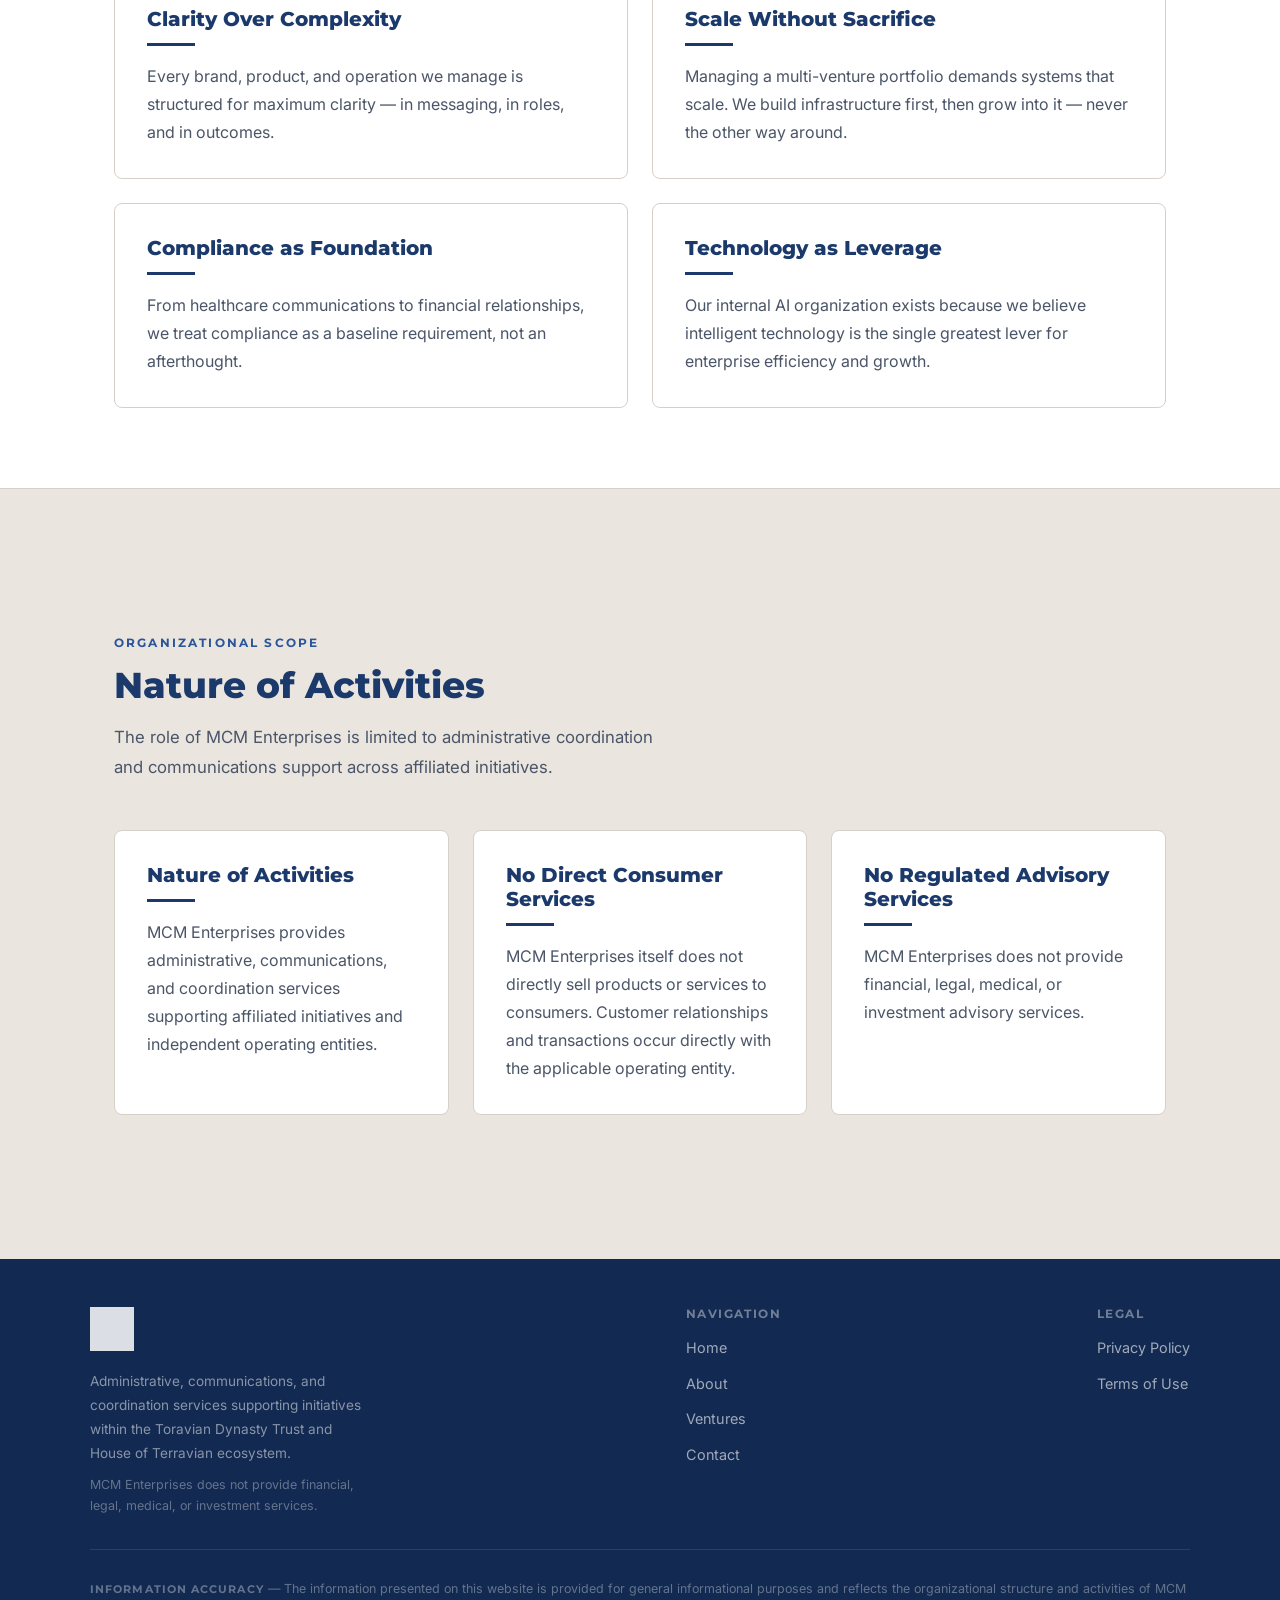
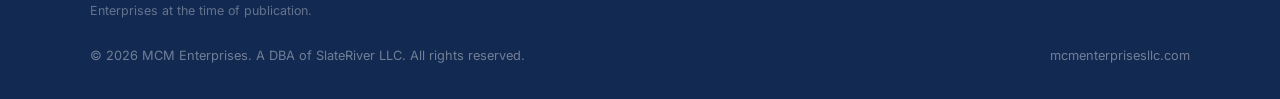
==== commit 0c8f1400: "Add informational accuracy disclosure to footer for institutional transparency" ====
--- a/about.html
+++ b/about.html
@@ -487,6 +487,7 @@
         </div>
       </div>
       <div class="footer-bottom">
+        <p style="font-size:0.78rem; color:rgba(255,255,255,0.35); line-height:1.7; width:100%; margin-bottom:12px;"><strong style="font-size:0.68rem; letter-spacing:0.1em; text-transform:uppercase; font-family:Montserrat,sans-serif;">Information Accuracy</strong> — The information presented on this website is provided for general informational purposes and reflects the organizational structure and activities of MCM Enterprises at the time of publication.</p>
         <p>&copy; 2026 MCM Enterprises. A DBA of SlateRiver LLC. All rights reserved.</p>
         <p>mcmenterprisesllc.com</p>
       </div>
--- a/style.css
+++ b/style.css
@@ -536,6 +536,9 @@
   .nav-hamburger { display: flex; }
   .grid-3 { grid-template-columns: 1fr; }
   .grid-2 { grid-template-columns: 1fr; }
+  .transparency-strip { grid-template-columns: 1fr !important; }
+  .transparency-strip > div { border-right: none !important; border-bottom: 1px solid var(--border); }
+  .transparency-strip > div:last-child { border-bottom: none; }
   .footer-top { flex-direction: column; }
   .footer-bottom { flex-direction: column; text-align: center; }
   section { padding: 56px 0; }
